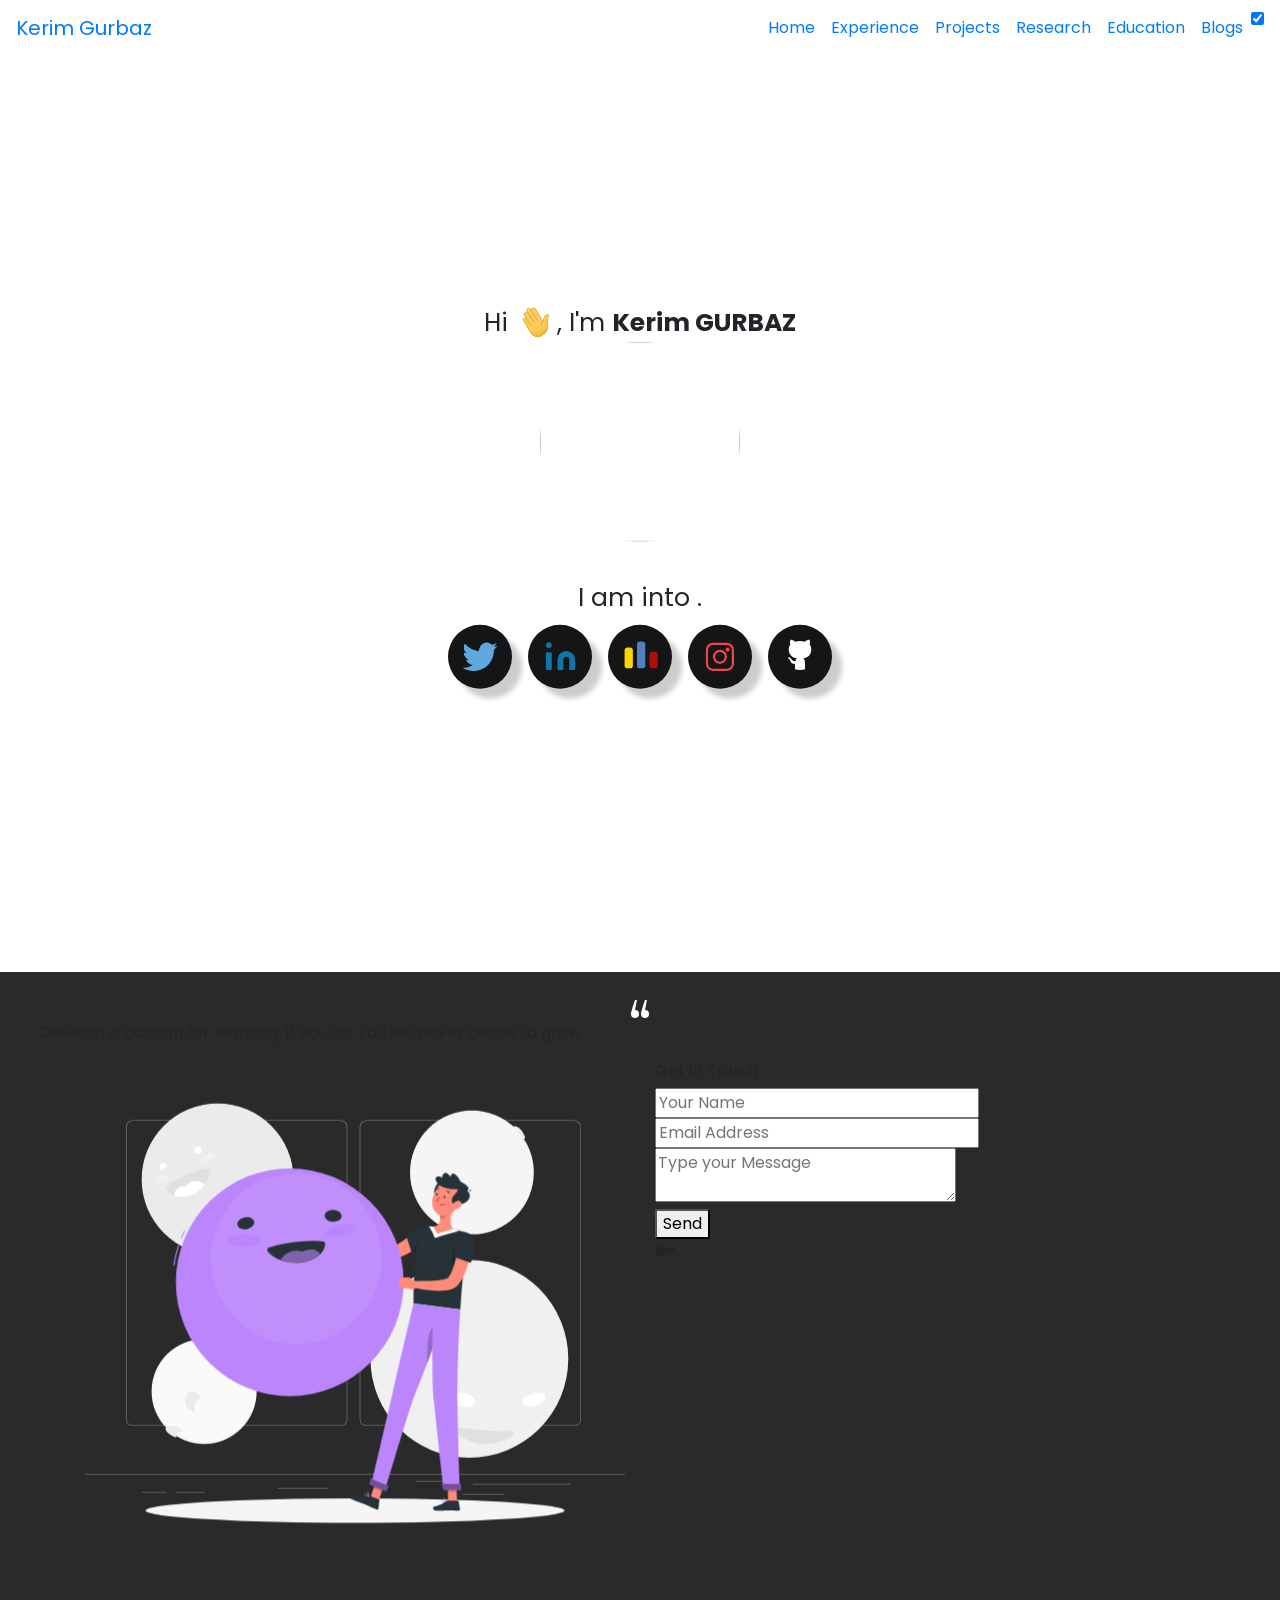
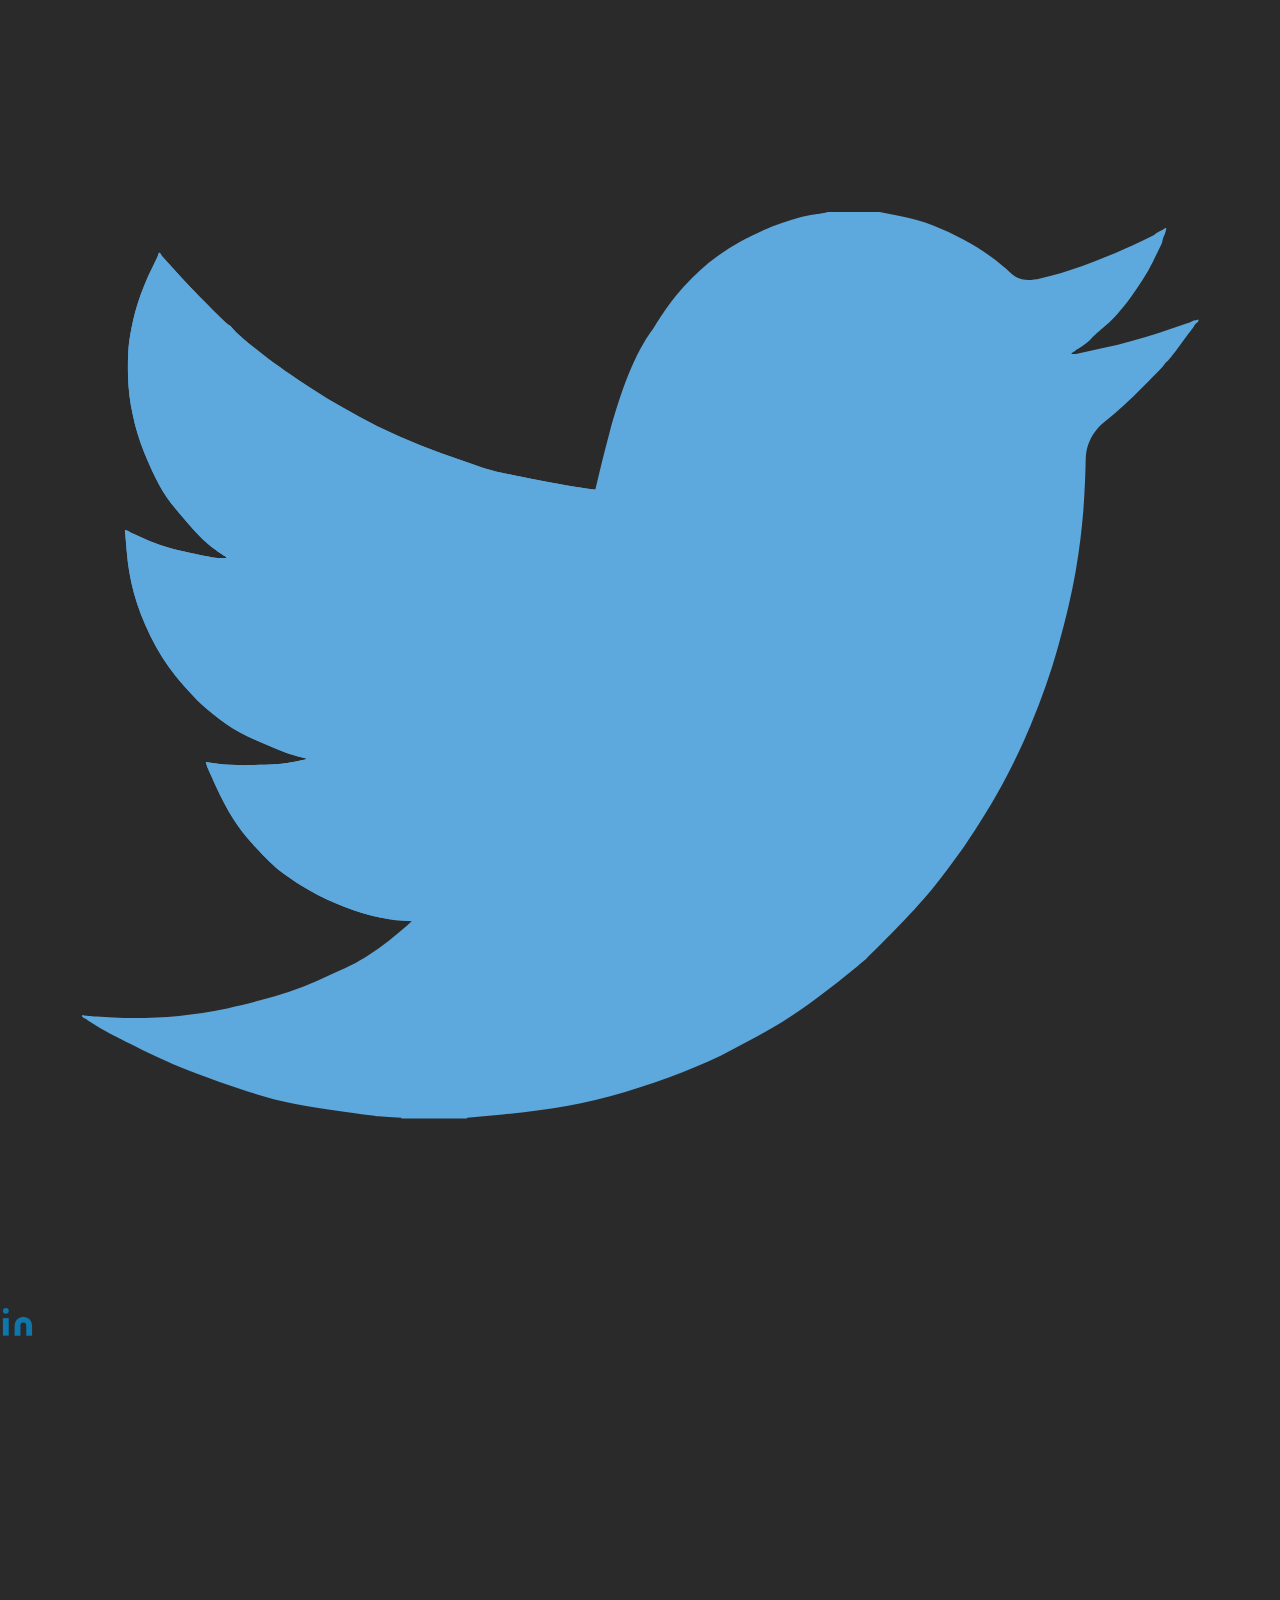
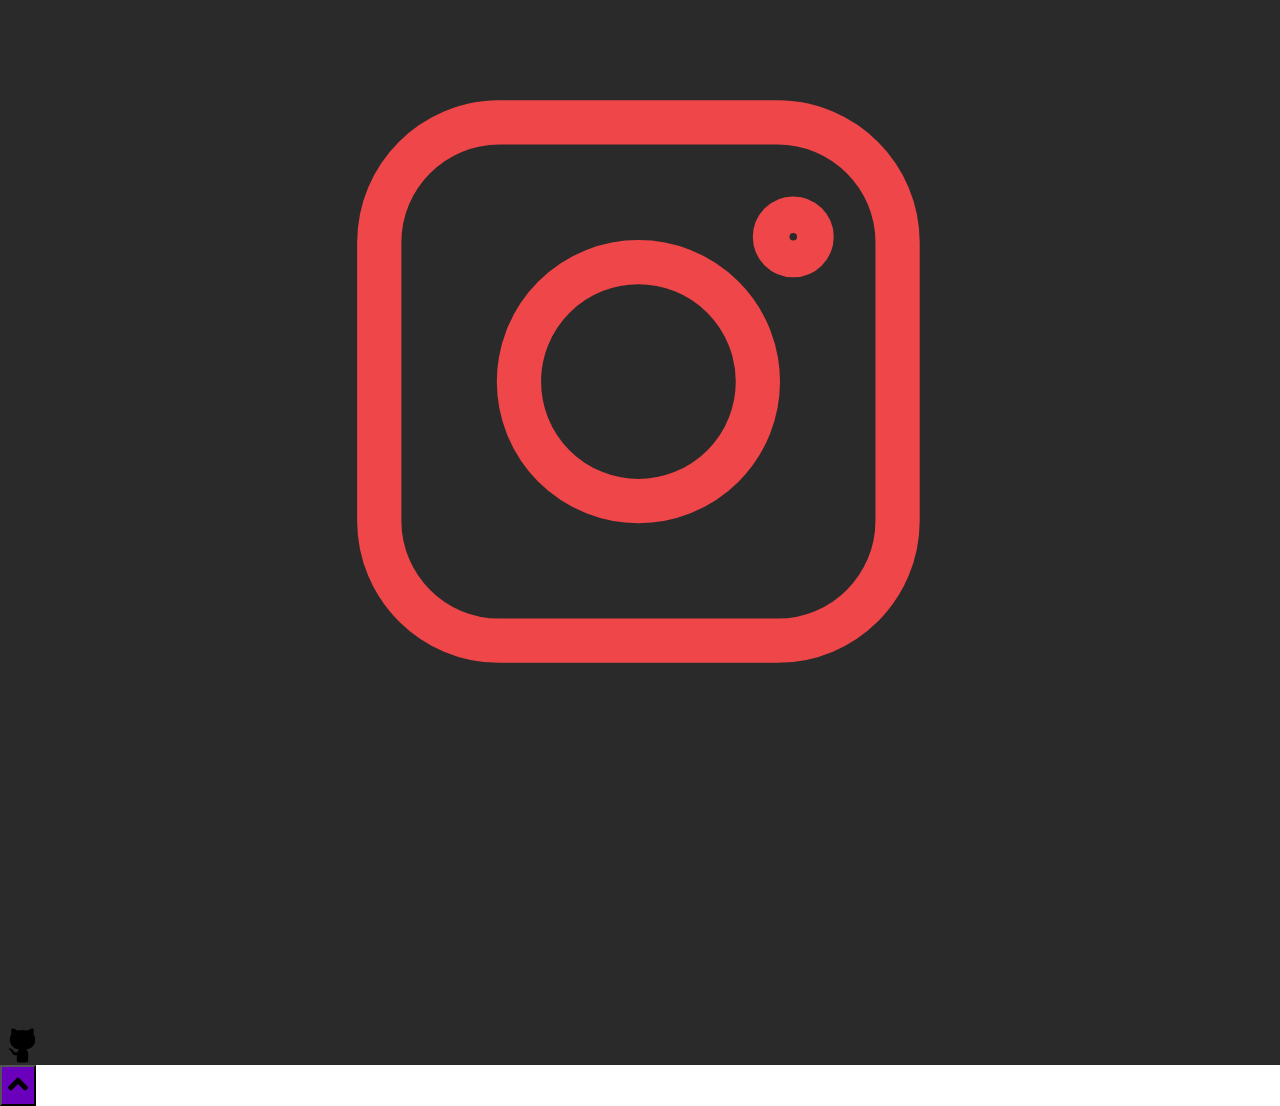
==== index.html @ ea639fec "new" ====
<!DOCTYPE html>
<html lang="en" light-mode="dark">
  <head>
    <title>Kerim Gurbaz | Home</title>
    <meta charset="UTF-8" />
    <meta name="viewport" content="width=device-width, initial-scale=1.0" />
    <meta
      name="keywords"
      content="free portfolio template,portfolio template, portfolio website template, open source, open sourcing, contributing to open source"
    />
    <meta
      name="description"
      content="This project serves free and beautiful portfolio template for everyone. Anyone can showcase their work including moocs, education, projects, experience,etc. to the world."
    />
    <!-- Robot.txt -->
    <meta name="robots" content="index,follow" />
    <meta name="Googlebot" content="index,follow" />
    <meta name="AdsBot-Google" content="index,follow" />
    <meta
      property="og:site_name"
      content="https://portfolio.smaranjitghose.codes/"
    />
    <meta property="og:title" content="John Doe | Home" />
    <meta
      property="og:description"
      content="This project serves free and beautiful portfolio template for everyone. Anyone can showcase their work including moocs, education, projects, experience,etc. to the world."
    />
    <meta property="og:type" content="website" />
    <meta property="og:url" content="https://portfolio.smaranjitghose.codes/" />
    <meta name="twitter:card" content="summary" />
    <meta
      name="twitter:site"
      content="https://portfolio.smaranjitghose.codes/"
    />
    <meta name="application-name" content="John Doe | Home" />
    <meta name="apple-mobile-web-app-title" content="John Doe | Home" />
    <meta
      name="summary"
      content="An open source project aimed at providing free and beautiful templates to everyone for building their portfolio websites and showcase their work to the world."
    />
    <!--For Dark/Light mode Toggle-->
    <script src="https://code.iconify.design/1/1.0.4/iconify.min.js"></script>
    <!--Import Google Icon Font-->
    <link
      rel="stylesheet"
      href="https://maxcdn.bootstrapcdn.com/bootstrap/4.5.0/css/bootstrap.min.css"
    />
    <link
      href="https://fonts.googleapis.com/css2?family=Poppins:wght@200;300&display=swap"
      rel="stylesheet"
    />
    <script src="https://kit.fontawesome.com/a076d05399.js"></script>
    <link rel="stylesheet" href="assets/css/preloader.css" />
    <link rel="stylesheet" href="assets/css/home.css" />
    <link rel="stylesheet" href="assets/css/style.css" />
    <!-- Favicon -->
    <link
      id="favicon"
      rel="shortcut icon"
      href="assets/images/favicon.png"
      type="image/x-png"
    />
    <!-- Font awesome icons -->
    <link
      rel="stylesheet"
      href="https://cdnjs.cloudflare.com/ajax/libs/font-awesome/5.15.1/css/all.min.css"
      integrity="sha512-+4zCK9k+qNFUR5X+cKL9EIR+ZOhtIloNl9GIKS57V1MyNsYpYcUrUeQc9vNfzsWfV28IaLL3i96P9sdNyeRssA=="
      crossorigin="anonymous"
    />
    <link
      rel="stylesheet"
      href="https://cdn.jsdelivr.net/gh/jpswalsh/academicons@1/css/academicons.min.css"
    />
    <script defer src="./assets/js/dynamicTitle.js"></script>
    <!-- Global site tag (gtag.js) - Google Analytics -->
    <script
      async
      src="https://www.googletagmanager.com/gtag/js?id=G-M11CMZ12Q"
    ></script>
    <script>
      window.dataLayer = window.dataLayer || [];
      function gtag() {
        dataLayer.push(arguments);
      }
      gtag("js", new Date());

      gtag("config", "G-M11CMZ12Q");
    </script>
  </head>

  <body class="no-scroll-preload">
    <!-- loader -->
    <div class="loader-container">
      <div class="atom">
        <div class="electron"></div>
        <div class="electron-alpha"></div>
        <div class="electron-omega"></div>
      </div>
    </div>

    <!--Dynamic Nav Bar-->

    <!--Particles effect-->
    <div id="home">
      <section class="center">
        <div id="particles-js"></div>
      </section>
    </div>
    <center>
      <!-- Home Section -->
      <div class="text col-sm-6" style="margin-top: 140px">
        Hi
        <span class="wave"
          ><img src="assets/images/Hand.gif" width="35px" /></span
        >&nbsp;, I'm <span class="header">Kerim GURBAZ</span>
        <div class="center">
          <div>
            <img
              src="assets/images/photo.jpg"
              alt=""
              class="rounded-circle"
              height="200"
              width="200"
            />
          </div>
          <br />
          <span style="display: inline"
            >I am into
            <span
              class="animated-text"
              data-words="Designing, UI/UX, React Developer, Web Development, Open Source, Mentoring"
            ></span>
          </span>
          <div>
            <div class="social-icons">
              <a
                class="socialicon twitter"
                href=""
                target="_blank"
                rel="author"
              >
                <!-- SVG code for twitter icon -->
                <svg
                  class="twitter-icon"
                  version="1.1"
                  id="Layer_1"
                  xmlns="http://www.w3.org/2000/svg"
                  xmlns:xlink="http://www.w3.org/1999/xlink"
                  x="0px"
                  y="0px"
                  viewBox="0 0 500 500"
                  enable-background="new 0 0 500 500"
                  xml:space="preserve"
                >
                  <!-- bird body -->
                  <path
                    id="body"
                    fill="#5DA8DC"
                    d="M142.9,364.1c-1.6,1-3,1.7-4,2.3c-3,1.5-7.9,3.8-14.9,6.9c-7,3.1-14.7,5.7-23.1,7.9
                                                c-8.4,2.2-15.6,3.8-21.8,4.7c-6.2,0.9-12.2,1.5-18.1,1.8s-11.4,0.3-16.7,0c-5.2-0.3-8.5-0.5-9.6-0.6l-1.8-0.2l-0.4-0.1l-0.4-0.1v0.8
                                                h0.2l0.1,0.1l0.1,0.1l0.1,0.1l0.1,0.1l0.1,0.1H33l0.4,0.2l0.4,0.2l0.1,0.1l0.1,0.1l0.1,0.1l0.1,0.1l3.6,2.2c2.4,1.5,4.5,2.6,6.4,3.6
                                                s6.6,3.3,14.1,7.1c7.6,3.7,16.6,7.4,27.2,11.1s18.6,6.2,24,7.4c5.4,1.3,12.8,2.6,22.2,3.9s14.9,2.1,16.3,2.2
                                                c1.5,0.1,3.3,0.3,5.5,0.4l3.3,0.2v0.2h25.6v-0.2l14-1.3c9.3-0.9,17.6-2.1,25-3.3c7.3-1.3,14.9-3.1,22.8-5.5
                                                c7.9-2.4,15.3-4.9,22.4-7.7c7.1-2.8,13.7-5.7,19.7-9c6.1-3.2,11.3-6,15.6-8.5c4.3-2.5,9.1-5.6,14.2-9.3c5.2-3.7,10-7.5,14.6-11.2
                                                s7.1-5.9,7.7-6.4c0.6-0.6,4-4,10.2-10.2c6.2-6.3,11.3-11.9,15.4-16.8c4-5,8-10.3,12-15.9c3.9-5.6,8.3-12.5,13-20.6
                                                s9.2-17.3,13.5-27.5s8-20.7,11-31.5c3-10.7,5.2-20.4,6.7-28.9s2.4-16.5,3-23.8c0.5-7.3,0.8-13.9,0.9-19.7s2.5-10.8,7.4-14.8
                                                s9.9-8.5,15-13.7c5.1-5.1,7.9-8,8.3-8.7c0.5-0.7,0.9-1.1,1.1-1.2c0.3-0.1,2.1-2.3,5.3-6.7c3.3-4.4,5-6.6,5-6.7l0.1-0.1l0.2-0.4
                                                l0.2-0.4l0.1-0.1l0.1-0.1l0.1-0.1l0.1-0.1l0.1-0.1l0.1-0.1l0.1-0.1l0.1-0.1l0.1-0.1l0.1-0.1l0.2-0.1l0.2-0.1V115l-1,0.3l-0.8,0.1
                                                l-0.4,0.2l-0.4,0.2l-0.4,0.2l-0.4,0.2l-0.6,0.2l-1.2,0.4l-10.6,3.6c-6.7,2.2-13.7,4.1-21,5.7l-11,2.4h-1.9l0.1-0.1l0.1-0.1l0.1-0.1
                                                l0.1-0.1l0.1-0.1l0.1-0.1l0.1-0.1l0.1-0.1l0.4-0.2l0.4-0.2l0.1-0.1l0.1-0.1l0.1-0.1l0.1-0.1l0.4-0.2l0.4-0.2l1.9-1.3
                                                c1.3-0.9,2.4-1.8,3.3-2.8s2.8-2.7,5.6-5.1c2.8-2.4,6-6,9.5-10.7s6.5-9.4,8.8-14s3.6-7.2,3.7-7.9c0.1-0.6,0.3-1.2,0.4-1.6l0.2-0.6
                                                l0.2-0.4l0.2-0.4l0.2-0.6l0.2-0.6l0.1-0.6l0.1-0.6l-0.4,0.1l-0.4,0.1l-0.1,0.1l-0.1,0.1l-0.1,0.1l-0.1,0.1l-0.4,0.2l-0.4,0.2
                                                l-0.4,0.2l-0.4,0.2l-0.1,0.1c-0.1,0.1-0.8,0.4-1.9,1.2c-1.2,0.7-4.7,2.4-10.5,5s-11.6,5-17.5,7.1s-11.4,3.7-16.5,4.9
                                                s-8.8,0.5-11.3-1.9c-2.4-2.4-5.2-4.7-8.3-6.9c-3.1-2.2-6.5-4.3-10.4-6.4c-3.8-2.1-7.7-3.9-11.8-5.5c-4-1.6-8.6-2.9-13.5-3.8
                                                l-7.4-1.5h-20.5v0.1c0,0.1-1.7,0.4-5.1,0.9s-7.6,1.6-12.6,3.3c-5,1.7-10.4,4.2-16.3,7.4c-5.9,3.3-11.1,7-15.7,11.2
                                                s-8.3,8.3-11.2,12.2c-2.9,3.9-5.2,7.4-7,10.5C221.5,163.3,231.3,307,142.9,364.1z"
                  />

                  <!-- wing1 -->
                  <path
                    id="wing1"
                    fill="#5DA8DC"
                    d="M233.2,181.5c-5-0.5-12.4-1.7-22.2-3.6c-9.8-1.8-16.8-3.3-20.8-4.5s-11.1-3.7-21.2-7.4
                                                c-10.1-3.8-19.5-8-28.3-12.8c-8.8-4.7-16.8-9.5-24-14.4s-13.1-9.1-17.5-12.8c-4.5-3.7-7.1-6-7.9-7s-1.5-1.6-1.9-1.8
                                                c-0.5-0.2-3.2-2.7-8-7.6s-9.1-9.2-12.6-13.2l-5.3-5.9l-0.1-0.1l-0.1-0.1L63.1,90l-0.2-0.4l-0.1-0.1l-0.1-0.1l-0.1-0.1l-0.1-0.1
                                                l-0.1-0.1L62.3,89l-0.1-0.1l0,0.1l-0.1,0.1L62,89.2l0,0.1l-0.1,0.1L61.7,90l-0.2,0.6L57.9,98c-2.2,5-3.9,9.7-5.1,14.1
                                                c-1.2,4.5-1.9,8.5-2.4,12c-0.4,3.5-0.5,7.8-0.4,12.8s0.7,10,1.8,15.1c1,5.1,2.6,10.2,4.6,15.2c2.1,5.1,4,9.2,5.8,12.5
                                                c1.8,3.2,3.9,6.4,6.3,9.2c2.4,2.9,4.7,5.6,7.1,8.3s4.6,4.7,6.7,6.4c2.2,1.6,3.3,2.5,3.4,2.5l0.1,0.1l0.4,0.2l0.4,0.2l0.1,0.1
                                                l0.1,0.1l0.1,0.1L87,207l0.4,0.2l0.4,0.2l0.1,0.1l0.1,0.1l0.1,0.1l0.1,0.1l0.1,0.1l0.1,0.1l0.1,0.1l0.1,0.1H85l-1.8-0.2
                                                c-1.2-0.1-4.8-0.9-10.8-2.2s-11.1-2.9-15.1-4.7l-6.1-2.8l-0.4-0.2l-0.4-0.2l-0.4-0.2l-0.4-0.2l-0.4-0.1l-0.4-0.1l0.7,8.3
                                                c0.4,5.5,1.4,11,2.8,16.3c1.5,5.4,3.6,11,6.5,16.9s6.2,11.1,9.8,15.5c3.7,4.5,7,8.1,10.1,11c3.1,2.8,6.3,5.4,9.8,7.8
                                                c3.4,2.4,8,4.8,13.8,7.3s9.3,3.9,10.6,4.3c1.3,0.4,2.2,0.6,2.8,0.8l0.8,0.2l0.8,0.2l0.8,0.2l0.8,0.2l0.8,0.2l-0.1,0.1l-0.1,0.1
                                                l-0.1,0.1l-0.1,0.1l-1,0.2l-1,0.2l-0.8,0.2c-0.5,0.1-1.9,0.4-4.3,0.8s-6.6,0.6-12.8,0.8c-6.2,0.1-10.7,0-13.5-0.4l-4.3-0.6L81,288
                                                l-0.6-0.1l0.1,0.4l0.1,0.4l0.2,0.6l0.2,0.6l3.2,7.2c2.2,4.8,4.4,9,6.7,12.7c2.3,3.7,5.1,7.2,8.3,10.7c3.2,3.5,5.8,6.2,7.9,8
                                                c2.1,1.9,5.3,4.3,9.9,7.2c4.6,2.9,9.3,5.4,14.1,7.4c4.9,2.1,9.4,3.7,13.5,4.7c4.2,1,7.3,1.6,9.2,1.8c1.9,0.1,4,0.3,6.1,0.4l3.1,0.2
                                                c117.9-117.9,82.9-167.7,82.9-167.7l-2.8-0.1C241.6,182.3,238.2,181.9,233.2,181.5z"
                  />
                  <!-- wing2 -->
                  <path
                    id="wing2"
                    fill="#5DA8DC"
                    d="M233.2,181.5c-5-0.5-12.4-1.7-22.2-3.6c-9.8-1.8-16.8-3.3-20.8-4.5s-11.1-3.7-21.2-7.4
                                                c-10.1-3.8-19.5-8-28.3-12.8c-8.8-4.7-16.8-9.5-24-14.4s-13.1-9.1-17.5-12.8c-4.5-3.7-7.1-6-7.9-7s-1.5-1.6-1.9-1.8
                                                c-0.5-0.2-3.2-2.7-8-7.6s-9.1-9.2-12.6-13.2l-5.3-5.9l-0.1-0.1l-0.1-0.1L63.1,90l-0.2-0.4l-0.1-0.1l-0.1-0.1l-0.1-0.1l-0.1-0.1
                                                l-0.1-0.1L62.3,89l-0.1-0.1l0,0.1l-0.1,0.1L62,89.2l0,0.1l-0.1,0.1L61.7,90l-0.2,0.6L57.9,98c-2.2,5-3.9,9.7-5.1,14.1
                                                c-1.2,4.5-1.9,8.5-2.4,12c-0.4,3.5-0.5,7.8-0.4,12.8s0.7,10,1.8,15.1c1,5.1,2.6,10.2,4.6,15.2c2.1,5.1,4,9.2,5.8,12.5
                                                c1.8,3.2,3.9,6.4,6.3,9.2c2.4,2.9,4.7,5.6,7.1,8.3s4.6,4.7,6.7,6.4c2.2,1.6,3.3,2.5,3.4,2.5l0.1,0.1l0.4,0.2l0.4,0.2l0.1,0.1
                                                l0.1,0.1l0.1,0.1L87,207l0.4,0.2l0.4,0.2l0.1,0.1l0.1,0.1l0.1,0.1l0.1,0.1l0.1,0.1l0.1,0.1l0.1,0.1l0.1,0.1H85l-1.8-0.2
                                                c-1.2-0.1-4.8-0.9-10.8-2.2s-11.1-2.9-15.1-4.7l-6.1-2.8l-0.4-0.2l-0.4-0.2l-0.4-0.2l-0.4-0.2l-0.4-0.1l-0.4-0.1l0.7,8.3
                                                c0.4,5.5,1.4,11,2.8,16.3c1.5,5.4,3.6,11,6.5,16.9s6.2,11.1,9.8,15.5c3.7,4.5,7,8.1,10.1,11c3.1,2.8,6.3,5.4,9.8,7.8
                                                c3.4,2.4,8,4.8,13.8,7.3s9.3,3.9,10.6,4.3c1.3,0.4,2.2,0.6,2.8,0.8l0.8,0.2l0.8,0.2l0.8,0.2l0.8,0.2l0.8,0.2l-0.1,0.1l-0.1,0.1
                                                l-0.1,0.1l-0.1,0.1l-1,0.2l-1,0.2l-0.8,0.2c-0.5,0.1-1.9,0.4-4.3,0.8s-6.6,0.6-12.8,0.8c-6.2,0.1-10.7,0-13.5-0.4l-4.3-0.6L81,288
                                                l-0.6-0.1l0.1,0.4l0.1,0.4l0.2,0.6l0.2,0.6l3.2,7.2c2.2,4.8,4.4,9,6.7,12.7c2.3,3.7,5.1,7.2,8.3,10.7c3.2,3.5,5.8,6.2,7.9,8
                                                c2.1,1.9,5.3,4.3,9.9,7.2c4.6,2.9,9.3,5.4,14.1,7.4c4.9,2.1,9.4,3.7,13.5,4.7c4.2,1,7.3,1.6,9.2,1.8c1.9,0.1,4,0.3,6.1,0.4l3.1,0.2
                                                c117.9-117.9,82.9-167.7,82.9-167.7l-2.8-0.1C241.6,182.3,238.2,181.9,233.2,181.5z"
                  />
                </svg>
              </a>

              <!-- <a
                class="socialicon dribbble"
                href=""
                target="_blank"
                rel="author"
              >
                <svg
                  class="dribbble-icon"
                  viewBox="0 0 256 256"
                  version="1.1"
                  xmlns="http://www.w3.org/2000/svg"
                  xmlns:xlink="http://www.w3.org/1999/xlink"
                  preserveAspectRatio="xMidYMid"
                >
                  <g>
                    <path
                      d="M128,255.7 C57.4,255.7 0,198.4 0,127.9 C0,57.3 57.4,0 128,0 C198.6,0 256,57.3 256,127.8 C256,198.3 198.6,255.7 128,255.7 L128,255.7 L128,255.7 Z M235.9,145.3 C232.2,144.1 202.1,135.2 167.8,140.6 C182.1,179.8 187.9,211.8 189,218.4 C213.6,201.9 231.1,175.7 235.9,145.3 L235.9,145.3 L235.9,145.3 Z M170.7,228.5 C169.1,218.9 162.7,185.5 147.4,145.7 C147.2,145.8 146.9,145.9 146.7,145.9 C85,167.4 62.9,210.1 60.9,214.1 C79.4,228.5 102.7,237.1 128,237.1 C143.1,237.2 157.6,234.1 170.7,228.5 L170.7,228.5 L170.7,228.5 Z M46.8,201 C49.3,196.8 79.3,147.2 135.7,128.9 C137.1,128.4 138.6,128 140,127.6 C137.3,121.4 134.3,115.2 131.1,109.1 C76.5,125.4 23.5,124.7 18.7,124.6 C18.7,125.7 18.6,126.8 18.6,127.9 C18.7,156 29.3,181.6 46.8,201 L46.8,201 L46.8,201 Z M21,105.6 C25.9,105.7 70.9,105.9 122.1,92.3 C104,60.1 84.4,33.1 81.6,29.2 C50.9,43.6 28.1,71.8 21,105.6 L21,105.6 L21,105.6 Z M102.4,21.8 C105.4,25.8 125.3,52.8 143.2,85.7 C182.1,71.1 198.5,49.1 200.5,46.3 C181.2,29.2 155.8,18.8 128,18.8 C119.2,18.8 110.6,19.9 102.4,21.8 L102.4,21.8 L102.4,21.8 Z M212.6,58.9 C210.3,62 192,85.5 151.6,102 C154.1,107.2 156.6,112.5 158.9,117.8 C159.7,119.7 160.5,121.6 161.3,123.4 C197.7,118.8 233.8,126.2 237.4,126.9 C237.1,101.2 227.9,77.5 212.6,58.9 L212.6,58.9 L212.6,58.9 Z"
                      fill="#B2215A"
                      y="0"
                    ></path>
                  </g>
                </svg>
              </a> -->

              <a
                class="socialicon linkedin"
                href="https://www.linkedin.com/in/kerim-gürbaz-12330a22b/"
                target="_blank"
                rel="author"
              >
                <svg
                  class="linkedin-icon"
                  xmlns="http://www.w3.org/2000/svg"
                  width="35"
                  viewBox="0 0 24 24"
                  fill="#0e76a8"
                  stroke-width="1"
                  stroke-linecap="round"
                  stroke-linejoin="round"
                  class="feather feather-linkedin"
                >
                  <path
                    d="M16 8a6 6 0 0 1 6 6v7h-4v-7a2 2 0 0 0-2-2 2 2 0 0 0-2 2v7h-4v-7a6 6 0 0 1 6-6z"
                  ></path>
                  <rect x="2" y="9" width="4" height="12"></rect>
                  <circle cx="4" cy="4" r="2"></circle>
                </svg>
              </a>

              <a
                class="socialicon codeforces"
                href=""
                target="_blank"
                rel="author"
              >
                <svg
                  class="codeforces-icon"
                  xmlns="http://www.w3.org/2000/svg"
                  viewBox="5 0 14 19"
                  width="100"
                  height="100"
                >
                  <g>
                    <rect
                      class="red"
                      x="15"
                      width="2"
                      height="6.5"
                      rx="0.7"
                      y="0"
                      fill="#AE0F0A"
                    />
                    <rect
                      class="blue"
                      x="12"
                      width="2"
                      height="6.5"
                      rx="0.7"
                      y="0"
                      fill="#4F81C1"
                    />
                    <rect
                      class="yellow"
                      x="9"
                      width="2"
                      height="6.5"
                      rx="0.7"
                      y="0"
                      fill="#FFD400"
                    />
                  </g>
                </svg>
              </a>

              <a
                class="socialicon instagram"
                href=""
                target="_blank"
                rel="author"
              >
                <!-- svg code for instagram icon -->
                <svg
                  class="instagram-icon"
                  x="0px"
                  y="0px"
                  viewBox="0 0 202.5 202.5"
                  style="enable-background: new 0 0 202.5 202.5"
                >
                  <circle
                    id="littleCircle"
                    class="st0"
                    cx="101"
                    cy="101.5"
                    r="18.9"
                  />
                  <circle id="shutter" class="st0" cx="101" cy="101.5" r="8" />
                  <circle id="lens" class="st0" cx="125.5" cy="78.6" r="2.9" />
                  <path
                    id="camera"
                    class="st0"
                    d="M79,60.5h44c10.5,0,19,8.5,19,19v44c0,10.5-8.5,19-19,19H79c-10.5,0-19-8.5-19-19v-44
                                                                                                        C60,69,68.5,60.5,79,60.5z"
                  />
                </svg>
              </a>

              <a
                class="socialicon github"
                href="https://github.com/KerimGurbaz"
                target="_blank"
                rel="author"
              >
                <!-- SVG code for Github icon -->
                <svg
                  class="github-icon"
                  width="45px"
                  height="45px"
                  viewBox="0 0 300 300"
                >
                  <!-- body -->
                  <path
                    id="body"
                    d="M112.5,234.4v43.1c24.5,7.5,50.5,7.5,75,0V225c-0.4-11.1-4.9-21.6-12.7-29.6c30-3.4,59.5-23.5,59.5-64.1
                                                            c0.9-13.9-3.3-27.7-11.8-38.7c4.1-11.6,3.7-24.4-1.3-35.7c0,0-11.2-3.7-37.5,13.8c-22.1-6.1-45.3-6.1-67.4,0
                                                            C90.6,53.3,78.9,56.8,78.9,56.8c-5,11.3-5.4,24.1-1.3,35.7c-8.5,11.1-12.7,24.8-11.9,38.7c0.2,33.8,26.4,61.8,60.2,64.1
                                                            c-5,4.7-8.1,11.1-8.6,18"
                  />
                  <!-- arm                             -->
                  <path
                    id="arm"
                    d="M125.2,213.4c-13.9,7.8-31.5,2.8-39.3-11.2c-4.3-7.7-12-12.8-20.7-13.8c-11.2,0-4.6,6.4,0,9.4
                                                            c6,5.1,10.8,11.5,13.8,18.8c2.9,7.4,7.7,24.1,41.5,17.8"
                  />
                </svg>
              </a>
            </div>
          </div>
        </div>
      </div>
    </center>

    <br /><br /><br />
    <!-- Dynamic footer section -->
    <script
      src="https://code.jquery.com/jquery-3.5.1.min.js"
      integrity="sha256-9/aliU8dGd2tb6OSsuzixeV4y/faTqgFtohetphbbj0="
      crossorigin="anonymous"
    ></script>

    <!-- Google Analytics -->
    <script
      async
      src="https://www.googletagmanager.com/gtag/js?id=G-G6D61F5TL4"
    ></script>
    <!-- Fetching our Google Tag Manager -->

    <!--JavaScript at end of body for optimized loading-->
    <script src="assets/js/app.js"></script>
    <script
      src="https://cdnjs.cloudflare.com/ajax/libs/popper.js/1.12.9/umd/popper.min.js"
      integrity="sha384-ApNbgh9B+Y1QKtv3Rn7W3mgPxhU9K/ScQsAP7hUibX39j7fakFPskvXusvfa0b4Q"
      crossorigin="anonymous"
    ></script>
    <script
      src="https://maxcdn.bootstrapcdn.com/bootstrap/4.0.0/js/bootstrap.min.js"
      integrity="sha384-JZR6Spejh4U02d8jOt6vLEHfe/JQGiRRSQQxSfFWpi1MquVdAyjUar5+76PVCmYl"
      crossorigin="anonymous"
    ></script>
    <script src="https://cdnjs.cloudflare.com/ajax/libs/particles.js/2.0.0/particles.min.js"></script>
    <script src="assets/js/particle.js"></script>
  </body>
</html>
---- assets/css/preloader.css ----
/* preloader */
.no-scroll-preload {
    overflow: hidden;
    height: auto;
}

:root {
    --atom-size: 400px;
    --atom-color-hex: #0d00ff;
    --atom-color-rgb: 217,217,217;
    --nucleus-size: calc(var(--atom-size) / 5);
    --electron-color-hex: #36C5F0;
    --electron-size : calc(var(--atom-size) / 25);
    --electron-orbit-size : calc(var(--atom-size) / 2.5);
    --electron-speed : 1.2s;
    --electron-speed-alpha : 1s;
    --electron-speed-omega : .8s;
}

.loader-container {
  position: fixed;
  top: 0;
  left: 0;
  background-color: #202124;
  height: 100%;
  width: 100%;
  display: flex;
  justify-content: center;
  align-items: center;
  z-index: 999999;
  color: white;
}

/* Atom */
.atom {
  position: relative;
  justify-content: center;
  align-items: center;
  width: var(--atom-size);
  height: var(--atom-size);
  animation: 8s atom infinite cubic-bezier(1, .25, 0, .75);
}
@keyframes atom{
  0% {    
    transform: rotate(0deg) scale(1); 
  }
  12.5% { 
    transform: rotate(-45deg) scale(.9); 
  }
  25% {   
    transform: rotate(-90deg) scale(1); 
  }
  37.5% { 
    transform: rotate(-135deg) scale(.9); 
  }
  50% {   
    transform: rotate(-180deg) scale(1); 
  }
  62.5% { 
    transform: rotate(-225deg) scale(.9); 
  }
  75% {   
    transform: rotate(-270deg) scale(1); 
  }
  87.5% { 
    transform: rotate(-315deg) scale(.9); 
  }
  100% {  
    transform: rotate(-360deg) scale(1); 
  }
}

/* Nucleus */
.atom::before {
    content: '';
    display: block;
    position: absolute;
    top: 50%;
    left: 50%;
    width: var(--nucleus-size);
    height: var(--nucleus-size);
    margin-top: calc(var(--nucleus-size) / -2);
    margin-left: calc(var(--nucleus-size) / -2);
    background: var(--electron-color-hex); /* var(--atom-color-hex); */
    border-radius: 100%;
    box-shadow: 0 0 3px 0 var(--atom-color-hex);
    animation: 3s nucleus infinite cubic-bezier(.65, 0, .35, 1);
}
@keyframes nucleus {
    0% { transform: scale(1); }
    25% { transform: scale(.9); }
    50% { transform: scale(1); }
    75% { transform: scale(.85); }
    100% { transform: scale(1); }
}

/* Electron Orbit */
.atom > [class^="electron"] {
    border-top: solid rgba(var(--atom-color-rgb), .5) 1px;
    border-right: solid rgba(var(--atom-color-rgb), .35) 2px;
    border-bottom: solid rgba(var(--atom-color-rgb), .2) 4px;
    border-left: solid rgba(var(--atom-color-rgb), 0) 2px;
    border-radius: 100%;
    width: 100%;
    height: var(--electron-orbit-size);
    position: absolute;
    top: 50%;
    margin-top: calc(var(--electron-orbit-size) / -2);
    animation: var(--electron-speed) electron-orbit infinite linear;
}
.atom > .electron-alpha {
    transform: rotate(60deg);
    animation: var(--electron-speed-alpha) electron-orbit infinite linear;
}
.atom > .electron-omega {
    transform: rotate(-60deg);
    animation: var(--electron-speed-omega) electron-orbit infinite linear;
}
@keyframes electron-orbit {
    0% {
        border-top: solid rgba(var(--atom-color-rgb), 1) 5px;
        border-right: solid rgba(var(--atom-color-rgb), 1) 7px;
        border-bottom: solid rgba(var(--atom-color-rgb), .2) 10px;
        border-left: solid rgba(var(--atom-color-rgb), 0) 10px;
    }
    25% {
        border-top: solid rgba(var(--atom-color-rgb), .35) 5px;
        border-right: solid rgba(var(--atom-color-rgb), .2) 7px;
        border-bottom: solid rgba(var(--atom-color-rgb), 0) 10px;
        border-left: solid rgba(var(--atom-color-rgb), .5) 10px;
    }
    50% {
        border-top: solid rgba(var(--atom-color-rgb), .2) 5px;
        border-right: solid rgba(var(--atom-color-rgb), 0) 7px;
        border-bottom: solid rgba(var(--atom-color-rgb), .5) 10px;
        border-left: solid rgba(var(--atom-color-rgb), .35) 10px;
    }
    75% {
        border-top: solid rgba(var(--atom-color-rgb), 0) 5px;
        border-right: solid rgba(var(--atom-color-rgb), .5) 7px;
        border-bottom: solid rgba(var(--atom-color-rgb), .35) 10px;
        border-left: solid rgba(var(--atom-color-rgb), .2) 10px;
    }
    100% {
        border-top: solid rgba(var(--atom-color-rgb), 1) 5px;
        border-right: solid rgba(var(--atom-color-rgb), 1) 7px;
        border-bottom: solid rgba(var(--atom-color-rgb), 1) 10px;
        border-left: solid rgba(var(--atom-color-rgb), 1) 10px;
    }
}

/* Electron Unit */
.atom [class^="electron"]::after {
    content: '';
    display: block;
    width: var(--electron-size);
    height: var(--electron-size);
    border-radius: 50%;
    margin-top: calc(var(--electron-size) / -2);
    position: absolute;
    top: 50%;
    left: calc(var(--electron-size) / -1);
    transform: scale(1);
    animation: calc(var(--electron-speed) * 2) electron infinite ease-in-out;
}

.atom .electron::after { background: #ECB22E;}
.atom .electron-alpha::after { 
    animation: calc(var(--electron-speed-alpha) * 2) electron infinite ease-in-out; 
    background: #E01E5A;
  }
.atom .electron-omega::after { 
    animation: calc(var(--electron-speed-omega) * 2) electron infinite ease-in-out; 
    background: #2EB67D;
  }
@keyframes electron {
    0% {
        left: calc(var(--electron-size) / -1);
        transform: scale(1);
    }
    12.5% {
        top: 100%;
        transform: scale(1.5);
    }
    25% {
        left: 100%;
        transform: scale(1);
    }
    37.5% {
        top: 0%;
        transform: scale(.25);
    }
    50% {
        left: calc(var(--electron-size) / -1);
        transform: scale(1);
    }
    62.5% {
        top: 100%;
        transform: scale(1.5);
    }
    75% {
        left: 100%;
        transform: scale(1);
    }
    87.5% {
        top: 0%;
        transform: scale(.25);
    }
    100% {
        left: calc(var(--electron-size) / -1);
        transform: scale(1);
    }
}

@keyframes fadeInAnimation {
	0% {
		opacity: 0;
	}
	100% {
		opacity: 1;
	}
}

.disappear {
  animation: vanish 1s forwards;
}

@keyframes vanish {
  100% {
    opacity: 1;
    visibility: hidden;
  }
}
---- assets/css/home.css ----
/*Declaration of CSS variables for light/dark theme*/

html[data-theme="light"] {
  --col-icon: black;
  --col-bd-radius:rgb(2, 2, 2);
  --col-box-shadow:#000000 2px 2px 4px, 
  #4D4D4D -2px -2px 4px;
 --col-box-shadow-hover:inset #8a7373 2px 2px 4px, 
 inset #4D4D4D -2px -2px 4px;
  --col-bd-icon:transparent;
  --bg-icon: #fff;
   --bg1-color: #fff;
  --col-icon-dribbble: #ea4c89;
  --col-icon-linkedin: #0e76a8;
  --col-icon-kaggle: #41aff3;  
  --col-icon-instagram: rgb(201, 94, 174);
  --col-icon-mail:rgb(209, 82, 82);
  --col-icon-google-scholar:#3cba54;
  --col-icon-codeforces:rgb(19, 145, 184);
  --col-icon-leetcode:rgb(255, 181, 62);
  --shadow-col: rgba(0, 0, 0, 0.3);

}

html[data-theme="dark"] {
  --col-icon:white;
  --col-bd-radius:black;
  --col-bd-icon:transparent;
  --col-box-shadow: 5px 5px 10px rgba(22, 21, 21, 0.7) , -5px -5px 10px rgba(255,255,255,0.1);
  --col-box-shadow-hover:inset rgba(255, 255, 255, 1) 2px 2px 4px, 
 inset rgba(255, 255, 255, 0.5) -2px -2px 4px;
  --col-icon-dribbble: #ea4c89;
  --col-icon-linkedin: #0e76a8;
  --col-icon-kaggle: #41aff3;
  --col-icon-instagram: rgb(201, 94, 174);
  --col-icon-mail:rgb(209, 82, 82);
  --col-icon-google-scholar:#3cba54;
  --col-icon-codeforces:rgb(19, 145, 184);
  --col-icon-leetcode:rgb(255, 181, 62);
  --col-white: #fff;
}
/* Particle effect*/
body{
  font-family: "Poppins";
}
#home,
#particles-js {
  position: relative;
  height: 100vh;
  width: 100%;
}

.section {
  background-color: rgb(63, 25, 170);
  justify-content: center;
  align-items: center;
}

.text .header {
  font-weight: bold;
}

.text {
  font-size: 25px;
  top: 40%;
  left: 50%;
  transform: translate(-50%, -50%);
  position: absolute;
}

.animated-text span {
  display: none;
  line-height: 1;
}

.animated-text span.active {
  display: inline;
}

.animated-text:after {
  content: ".";
  display: inline;
  width: 6px;
  text-indent: 0;
  background: var(--col-icon);
  animation: blink 0.3s infinite alternate;
}
.datawords{
  white-space: nowrap;
    overflow: hidden;
    text-overflow: ellipsis;
    white-space: nowrap;
}

@keyframes blink {
  from {
    opacity: 0;
  }

  to {
    opacity: 1;
  }
}

/*Social icons*/

:root {
  --link-size: 64px;
  --trans-props: all 0.2s ease;
  --link-size-footer-b: 40px;
  --link-size-footer-s: 30px;
}

a.socialicon {
  box-shadow: 10px 10px 5px rgba(0, 0, 0, 0.2);
}

.social-icons {
  display: flex;
  font-size: 20px;
  align-items: center;
  justify-content: center;
  flex-flow: row wrap;
}
.socialicon{
  display: flex;
  position: relative;
  overflow: hidden;
  width: var(--link-size);
  height: var(--link-size);
  background-color: #fff;
  margin: 8px;
  border-radius: 50%;
  box-shadow: 2px 5px 5px var(--shadow-col);
  text-decoration: none;
  transition: var(--trans-props);
}
.socialicon i {
  margin: auto;
  font-size: 24px;
  z-index: 1;
  transition: var(--trans-props);
}

/* Social icon in dark mode */
html[light-mode="dark"] .socialicon{
  background-color: #141516;
}

.kaggle i {
  margin: auto;
  font-size: 24px;
  z-index: 1;
  transition: var(--trans-props);
}

.socialicon.kaggle{
  color:var(--col-icon-kaggle);
}

.socialicon:after {
  content: "";
  width: var(--link-size);
  height: var(--link-size);
  position: absolute;
  transform: translate(0, var(--link-size));
  border-radius: 50%;
  transition: var(--trans-props);
  
}

.socialicon.kaggle:after {
  background-color: #41aff3;
  box-shadow: var(--kaggle);
}


 /*
---------------------------
   LINKEDIN MICROANIMATION
---------------------------
*/

 .linkedin-icon{
  margin-left: 15px;
}
.linkedin:hover .linkedin-icon>rect{
  animation: rect-up 0.3s linear infinite;
}


@keyframes rect-up {
  50% {
      y:10px;
      height:11px;
   }
  0%{
      y:13px;
      height:8px;  
      }
  
}

.linkedin:hover .linkedin-icon> circle{
  animation: bounce 0.4s linear infinite;
}

@keyframes bounce {
  75% {
      cy: 8px;
   }
   50%{
      cy: 4px
   }
  0%{
      cy:4px
      }
  
}

/*
---------------------------
   INSTAGRAM MICROANIMATION
---------------------------
*/

.instagram-icon {
  width: 90px !important;
 
}
.st0 {
  fill:none;
  stroke:#EF4649;
  stroke-width:7;
  stroke-linecap:round;
  stroke-miterlimit:10;
}

.instagram:hover #littleCircle {
  stroke-dasharray:150;
}

.instagram #shutter{
  display:none;
}
.instagram:hover #shutter{
  display: block;
  animation: shutter 1s linear infinite;
}
.instagram:hover #lens{
  fill:#EF4649;
  animation: lens 1.5s linear infinite;

}

@keyframes shutter {
  0%, 50% {
          stroke-dashoffset: 150;
          
      }
  75% {
          fill:#EF4649;
          stroke-dashoffset: 0;
          stroke-width:11;
      }
}

@keyframes lens {
  0%, 75% {
          opacity: 0;
      }
  100% {
          opacity: 1;
      }
}


/*
---------------------------
   TWITTER MICROANIMATION
---------------------------
*/
.twitter-icon{
  width: 40px;
  margin-left: 12px;
}

.twitter:hover #wing1{
      transform-origin:center;
      animation: flap 0.4s ease-out infinite alternate;
   }	
   
.twitter:hover #wing2{
    transform-origin:center;
    animation: flap 0.4s ease-in infinite alternate;
 }		

@keyframes flap{
     50%{
      transform:scaleX(-1) rotate(-45deg) translate(-40px,-40px);
     }
   }

/*
--------------------------
   GITHUB MICROANIMATION
--------------------------
*/
html[light-mode="dark"] .github-icon{
  fill: #ffff;
}

.github-icon {
  width: 40px;
  margin-left: 12px;
  margin-top: 5px;
  fill: #000000;
}

.github:hover #arm {
  transform-origin: bottom right;
  animation: moveArm 1s infinite alternate;
}

@keyframes moveArm {
  0% { transform: rotate(10deg); }
  100% { transform: rotate(-10deg); }
 }

 /*
  --------------------------
     DRIBBBLE MICROANIMATION
  --------------------------
  */
  
  .dribbble-icon{
    width: 30px;
    height: 30px;
    margin-left:16px;
    margin-top: 20px;
  }
  
  .dribbble:hover .dribbble-icon{ 
      animation: dribbble-bounce .4s ease infinite;
      transform: rotate(360deg);
      transition: all 9s ease-in-out 0s;
  }
  
  @keyframes dribbble-bounce {
    from, to {
      margin-top: 20px;
    }
    50% { 
      margin-top: 15px; 
    }
    
    75%{
      margin-top: 15px;
    }
  }
  
  /*
  --------------------------
     CODEFORCES MICROANIMATION
  --------------------------
  */
  
  .codeforces-icon{
    margin-right: 6px;
    margin-top: 6px;
  }
  
  .codeforces-icon .red {
    height:4px;
    y:2.5px;
    
  }
  .codeforces:hover .red{
    animation: red-animation 2.5s infinite alternate;
  }
  
  
  .codeforces-icon .yellow{
    height:5px;
    y:1.5px;
    
  }
  
  .codeforces:hover .yellow{
    animation: yellow-animation 2s infinite alternate-reverse;
  }
  
  .codeforces:hover .blue{
    animation: blue-animation 2s  infinite alternate;
  }
  
  @keyframes red-animation{
    0%{
       y:0px
    }
    0%{
        height:6px;
        y:0.5px;
    }
  }
  
  @keyframes yellow-animation{
    0%{
        y:0px;
    }
    0%{
        height:6px;
        y:0.5px;
    }
  }
  
  @keyframes blue-animation{
    0%{
        y:0px;
    }
    0%{
        height:3px;
        y:3.5;
    }
  }
  
  

/*
----------------------------
   SOCIAL MEDIA ANIMATIONS
----------------------------
*/

.socialicon:hover {
  transform: translateY(-4px);
  box-shadow: 0px 4px 12px rgba(0, 0, 0, 0.16);
}
.socialicon:hover:after {
  transform: translate(0) scale(1.2);
}
.socialicon:hover i {
  color: #fff;
}
a:hover {
  color: transparent;
}


@media only screen and (max-width: 450px) {
  .text {
    margin-top: 5rem;
  }
}

@media only screen and (max-width:2381px){
  .text{
    margin-top:2rem;
  }
}

@media only screen and (max-width:1340px){
  .text{
    margin-top:4rem;
  }
}

@media only screen and (max-width:780px){
  .text{
    margin-top:3rem;
  }
}

@media only screen and (max-width:700px){
  .text{
    margin-top:6rem;
  }
}
@media only screen and (max-width:350px){
  .text{
    margin-top:6rem;
  }
}

@media only screen and (max-width:270px){
  .text{
    margin-top:12rem;
  }
}
/* responsiveness */
@media (min-width:410px) and (max-width:411px){
  .text{
    margin-top: 1rem;
  }
}
@media only screen and (min-height:731px){
  .text{
    margin-top: 2rem;
  }
}
@media (min-height:822px) and (max-height:823px){
  .text{
    margin-top: 10rem;
  }
}
@media only screen and (min-height:768px){
  .text{
    margin-top: 0rem;
  }
}
@media (max-width:280px)and (max-height:655px){
  .text{
    margin-top: 6rem;
  }
 

}

@media (min-width:1020px)and (max-width:1024px){
  .text{
    margin-top: 4rem;
    font-size: xx-large;
  }
}

@media (max-width:320px)and (max-height:440px){
  .text{
    margin-top: 4rem;
  }
  
  img{
    height:100px;
    width:150px;
    margin-bottom: 0px;
    margin-top: 0px;
  }
  .text{
    font-size:20px;
  }
  .socialicon{
    width:56px;
    height:56px;
  }
  
}

@media (max-width:380px)and (max-height:440px){
  .text{
    margin-top: 4rem;
  }
  img{
    height:100px;
    width:150px;
    margin-bottom: 0px;
    margin-top: 0px;
  }
  .text{
    font-size:20px;
  }
  .socialicon{
    width:56px;
    height:56px;
  }
  .tag{
    width:78px;
  }

}
@media (max-width:430px)and (max-height:440px){
  .text{
    font-size:20px;
    margin-top: 4rem;
  }
  img{
    height:100px;
    width:150px;
    margin-bottom: 0px;
    margin-top: 0px;
  }
  .socialicon{
    width:56px;
    height:56px;
  }

}
@media (min-width:520px)and (max-width:521px){
  .text{
    margin-top: 2rem;
  }
}

@media (min-height:810px)and (max-height:812px){
  .text{
    margin-top: 1rem;
  }
}

@media (min-height:822px)and (max-height:823px){
  .text{
    margin-top: 1rem;
  }
}
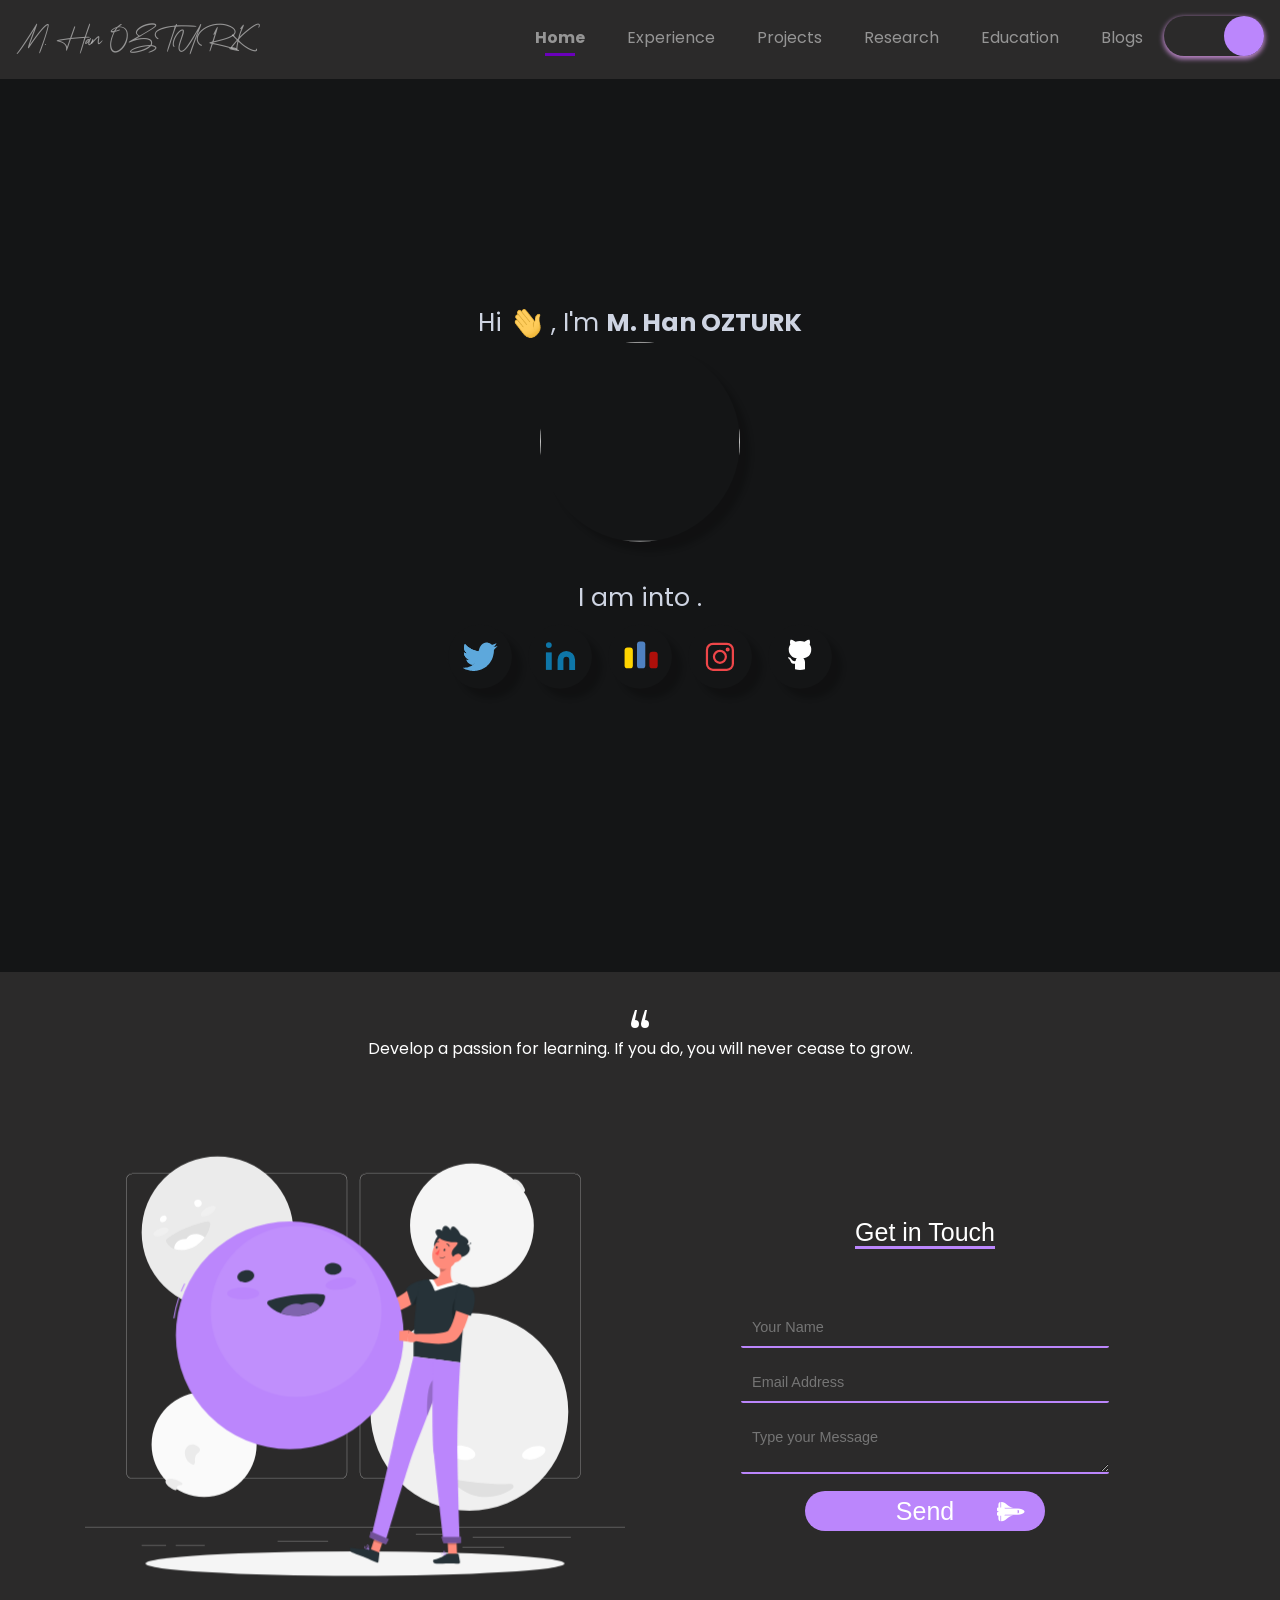
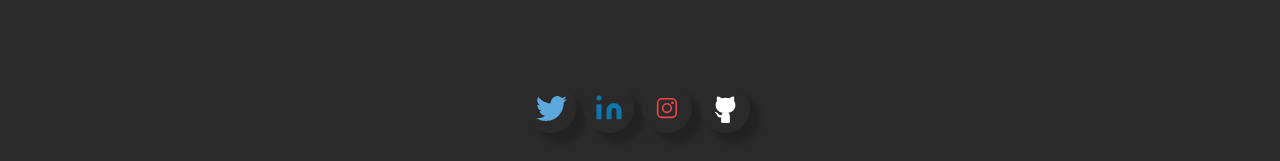
==== commit bc31ab5e: "new" ====
--- a/index.html
+++ b/index.html
@@ -1,7 +1,7 @@
 <!DOCTYPE html>
 <html lang="en" light-mode="dark">
   <head>
-    <title>Kerim Gurbaz | Home</title>
+    <title>M. Han OZTURK | Home</title>
     <meta charset="UTF-8" />
     <meta name="viewport" content="width=device-width, initial-scale=1.0" />
     <meta
@@ -112,7 +112,7 @@
         Hi
         <span class="wave"
           ><img src="assets/images/Hand.gif" width="35px" /></span
-        >&nbsp;, I'm <span class="header">Kerim GURBAZ</span>
+        >&nbsp;, I'm <span class="header">M. Han OZTURK</span>
         <div class="center">
           <div>
             <img
@@ -128,7 +128,7 @@
             >I am into
             <span
               class="animated-text"
-              data-words="Designing, UI/UX, React Developer, Web Development, Open Source, Mentoring"
+              data-words="DevOps Engineer, AWS Cloud Architect, System and Network Administrator"
             ></span>
           </span>
           <div>
@@ -243,7 +243,7 @@
 
               <a
                 class="socialicon linkedin"
-                href="https://www.linkedin.com/in/kerim-gürbaz-12330a22b/"
+                href="https://www.linkedin.com/in/muslumhanozturk/"
                 target="_blank"
                 rel="author"
               >
@@ -345,7 +345,7 @@
 
               <a
                 class="socialicon github"
-                href="https://github.com/KerimGurbaz"
+                href="https://github.com/muslumhanozturk"
                 target="_blank"
                 rel="author"
               >
--- a/assets/css/style.css
+++ b/assets/css/style.css
@@ -0,0 +1,1094 @@
+@font-face {
+  font-family: "Agustina";
+  src: url(../fonts/Agustina.woff);
+}
+
+
+/*CSS variable declaration for light/dark mode*/
+
+html[data-theme="light"] {
+  --bg-mybtn: red;
+  --bg-nav: black;
+  --bg-nav-img: black;
+  --bg-footer: #DDE1EC;
+  --bg: #ffffff;
+  --text: #191919;
+  --text-color: #6c757d;
+  --col-icon: black;
+  --col-bd-radius: rgb(2, 2, 2);
+  --col-box-shadow: #000000 2px 2px 4px, #4D4D4D -2px -2px 4px;
+  --col-box-shadow-hover: inset #8a7373 2px 2px 4px, inset #4D4D4D -2px -2px 4px;
+  --col-bd-icon: transparent;
+  --bg-icon: #fff;
+  --col-icon-twitter: #1da1f2;
+  --col-icon-dribbble: #ea4c89;
+  --col-icon-linkedin: #0e76a8;
+  --col-icon-kaggle: #41aff3;
+  --col-icon-github: #24292e;
+  --col-icon-instagram: rgb(201, 94, 174);
+  --col-icon-mail: rgb(209, 82, 82);
+  --col-icon-google-scholar: #3cba54;
+  --col-icon-codeforces: rgb(19, 145, 184);
+  --col-icon-leetcode: rgb(255, 181, 62);
+  --shadow-col: rgba(0, 0, 0, 0.3);
+}
+
+html[data-theme="dark"] {
+  --bg-mybtn: rgb(230, 109, 129);
+  --bg-nav: #6617cb;
+  --bg-nav-img: linear-gradient(315deg, #6617cb 0%, #882463 74%);
+  --bg-footer: linear-gradient(315deg, #6617cb 0%, #882463 74%);
+  --bg: #191919;
+  --text: #ffffff;
+  --text-color: #fff;
+  --bg-txt-img: linear-gradient(315deg, #d5adc8 0%, #ff8489 74%);
+  --txt-fill: transparent;
+  --col-icon: white;
+  --col-bd-radius: black;
+  --col-bd-icon: transparent;
+  --col-box-shadow: 5px 5px 10px rgba(22, 21, 21, 0.7), -5px -5px 10px rgba(255, 255, 255, 0.1);
+  --col-box-shadow-hover: inset rgba(255, 255, 255, 1) 2px 2px 4px, inset rgba(255, 255, 255, 0.5) -2px -2px 4px;
+  --col-icon-twitter: #1da1f2;
+  --col-icon-dribbble: #ea4c89;
+  --col-icon-linkedin: #0e76a8;
+  --col-icon-kaggle: #41aff3;
+  --col-icon-github: #24292e;
+  --col-icon-instagram: rgb(201, 94, 174);
+  --col-icon-mail: rgb(209, 82, 82);
+  --col-icon-google-scholar: #3cba54;
+  --col-icon-codeforces: rgb(19, 145, 184);
+  --col-icon-leetcode: rgb(255, 181, 62);
+  --col-white: #fff;
+}
+
+
+/*
+---------------------------
+      SCROLLBAR
+---------------------------
+*/
+
+::-webkit-scrollbar {
+  width: 16px;
+}
+
+::-webkit-scrollbar-track {
+  -webkit-box-shadow: inset 0 0 6px #bb86fc;
+  border-radius: 2px;
+  background: #f1f1f1;
+}
+
+::-webkit-scrollbar-thumb {
+  border-radius: 2px;
+  max-height: 10px;
+  -webkit-box-shadow: inset 0 0 6px #bb86fc;
+  background: #bb86fc;
+  transition: 0.3s;
+}
+
+::-webkit-scrollbar-thumb:hover {
+  background: #ca9eff;
+  
+}
+
+/* Custom Scrollbar for Mozilla Firefox*/
+html{
+  overflow-y: visible;
+  scrollbar-color: #ca9eff #f1f1f1;
+  scrollbar-width: auto;
+}
+
+body {
+  height: 100vh;
+  margin: 0;
+  overflow-x: hidden;
+  color: var(--text);
+  font-family: "Poppins", sans-serif;
+  background-color: var(--bg);
+}
+.text-center heading1 exp-head {
+  color: white;
+}
+
+
+/* Scroll to Top button */
+
+#btnScrollToTop {
+  width: 50px;
+  height: 50px;
+  background-color: #bb86fc;
+  color: #fff;
+  margin: 8px;
+  border: none;
+  border-radius: 50%;
+  box-shadow: 2px 5px 5px rgba(0, 0, 0, 0.3);
+  text-decoration: none;
+  position: fixed;
+  outline: none;
+  bottom: 10px;
+  right: 10px;
+  animation: up 1.5s infinite;
+  -webkit-animation: up 1.5s infinite;
+}
+
+
+/*
+---------------------------------------
+ SCROLL TO TOP BUTTON MICROANIMATION
+---------------------------------------
+*/
+
+@keyframes up {
+  0% {
+      transform: translate(0);
+  }
+  20% {
+      transform: translateY(-15px);
+  }
+  40% {
+      transform: translate(0);
+  }
+}
+
+@-webkit-keyframes up {
+  0% {
+      transform: translate(0);
+  }
+  20% {
+      transform: translateY(-15px);
+  }
+  40% {
+      transform: translate(0);
+  }
+}
+
+
+/* smooth scrolling to top */
+
+html {
+  scroll-behavior: smooth;
+}
+
+
+/*
+------------------------------------
+   HAMBURGER ANIMATION
+------------------------------------
+*/
+
+.hamburger_wrapper {
+  float: right;
+}
+
+.hamburger {
+  width: 2.5em;
+  height: 2em;
+  font-size: 11px;
+  cursor: pointer;
+  position: relative;
+}
+
+.first,
+.second,
+.third {
+  position: absolute;
+  background-color: rgba(0, 0, 0, 0.85);
+  height: .45em;
+  width: 100%;
+  float: left;
+  border-radius: 2px;
+  transition: all .35s ease-in-out;
+}
+
+.first {
+  top: 0px;
+}
+
+.is-active .first {
+  transform-origin: .167em .33em;
+  transform: rotate(45deg) translate(0.167em, -0.25em);
+}
+
+.second {
+  top: 50%;
+  margin-top: -.25em;
+}
+
+.is-active .second {
+  opacity: 0;
+  transform: translateX(8em)
+}
+
+.third {
+  bottom: 0px;
+  transform-origin: .25em -0.33em;
+}
+
+.is-active .third {
+  transform: rotate(-45deg) translate(-0.167em, 0.083em);
+}
+
+.navbar-brand {
+  font-family: Agustina;
+  font-size: 35px;
+  font-weight: 500;
+}
+
+.navbar {
+  color: #000000;
+  background-color: #fff;
+  z-index: 2;
+  box-shadow: 0 2px 2px rgb(230, 230, 230);
+}
+
+/* Dark Mode toggle switch button */
+.dark_toggler {
+  -webkit-appearance: none;
+  position: relative;
+  cursor: pointer;
+  width: 100px;
+  height: 40px;
+  background-image: url(https://i.postimg.cc/857jHw2q/Screenshot-2020-04-16-at-1-07-06-PM.png);
+  background-size: cover;
+  border-radius: 50px;
+  outline: none;
+  transition: background-image 0.9s;
+  box-shadow: 0px 2px 5px 1px gray;
+}
+
+.dark_toggler:before {
+  content: "";
+  position: absolute;
+  top: 0;
+  left: 0;
+  height: 40px;
+  width: 40px;
+  background-color: navy;
+  border-radius: 50px;
+  transition: all 0.9s;
+  background-color: #f7ca33;
+}
+
+.dark_toggler:checked {
+  background-image: url(https://i.postimg.cc/Hn0nstVK/Screenshot-2020-04-16-at-1-07-19-PM.png);
+  transition: background-image 0.9s;
+  box-shadow: 0px 2px 5px 1px rgb(187, 134, 201);
+}
+
+.dark_toggler:checked:before {
+  transform: translate(150%);
+  transition: all 0.9s;
+  background-color: #bb86fc;
+}
+/* end of dark mode toggle switch button */
+
+html {
+  background-color: #f6f6f6;
+  transition: background-color .3s;
+}
+
+html[light-mode="dark"] {
+  background-color: #141516;
+  color: #ced4e2;
+}
+
+.dark-theme {
+  background-color: #2b2a2A;
+  transition: background-color .3s;
+  box-shadow: 0 0 0;
+}
+
+.dark-theme .navbar-nav .nav-link,
+.dark-theme .navbar-brand {
+  color: rgba(255, 255, 255, 0.5);
+}
+
+.dark-theme .nav-link:hover{
+color: #ffffff !important;
+}
+
+.dark-theme .first,
+.dark-theme .second,
+.dark-theme .third {
+  background-color: rgba(255, 255, 255, 0.5);
+}
+.dsc{
+   box-shadow:   2px 5px 5px 0px rgb(130 216 251), 
+   inset -2px -5px 5px 0px rgb(130 216 251);
+   background: #1f1d1d;
+}
+/*
+-------------------------------------
+  SIDEBAR SVG ANIMATION
+--------------------------------------
+*/
+
+.bike {
+  margin-top: 30px;
+  display: block;
+}
+
+#right-wheel,
+#left-wheel {
+  animation: wheel 3s linear infinite;
+  transform-origin: center;
+  transform-box: fill-box;
+}
+
+#man-bike {
+  animation: bikes 1s ease-in-out infinite alternate;
+  transform-origin: bottom;
+}
+
+#hat {
+  animation: hat 1s ease-in-out infinite alternate;
+  transform-origin: center;
+  transform-box: fill-box;
+}
+
+@keyframes wheel {
+  from {
+      transform: rotateZ(0deg);
+  }
+  to {
+      transform: rotateZ(360deg);
+  }
+}
+
+@keyframes bikes {
+  from {
+      transform: rotateX(0deg);
+  }
+  to {
+      transform: rotateX(12deg);
+  }
+}
+
+@keyframes hat {
+  from {
+      transform: translateY(0%) rotateZ(0deg);
+  }
+  to {
+      transform: translateY(10%) rotateZ(20deg);
+  }
+}
+
+
+/*
+-------------------------------------
+  NAV BAR HIGHLIGHTING
+--------------------------------------
+*/
+
+@media only screen and (min-width: 1024px) {
+  .current-link {
+      font-weight: bolder;
+      position: relative;
+      z-index: 1;
+      text-align: center;
+  }
+  .current-link:after {
+      content: "";
+      position: absolute;
+      left: 34%;
+      margin-left: auto;
+      margin-right: auto;
+      bottom: 0;
+      width: 32%;
+      border-bottom: 3px solid #6a00bb;
+  }
+  
+  .nav-item-hover::after {
+      content: "";
+      display: block;
+      margin-left: auto;
+      margin-right: auto;
+      height: 0.15em;
+      bottom: 0;
+      width: 0%;
+      background-color: #6a00bb;
+      transition: all ease-in-out 280ms;
+  }
+  
+  .nav-item:hover::after {
+      width: 50%;
+      
+  }
+
+  li.nav-item {
+      text-align: center;
+  }
+  a.nav-link {
+      padding: 6px 21px !important;
+  }
+
+  /* Hide svg on laptop screens to prevent overlap between sidebar and navbar */
+  .bike {
+      display: none;
+  }
+}
+
+/* navbar hover for light mode */
+html[light-mode="light"] .nav-link{
+  color: #000000 !important;
+}
+html[light-mode="light"] .nav-link:hover{
+  color: 	rgb(106, 0, 187) !important;
+}
+html[light-mode="light"] .navbar-brand:hover{
+  color: #000000 !important;
+}
+
+@media (min-width: 992px) {
+  .navbar-expand-lg .navbar-nav {
+      align-items: center;
+  }
+}
+
+
+/**Navbar burger animations**/
+
+.navbar-toggler {
+  position: relative;
+  display: flex;
+  justify-content: center;
+  align-items: center;
+  cursor: pointer;
+  transition: all .2s ease-in-out;
+  border-color: white;
+  border: none;
+  outline: none;
+  padding: 0;
+  margin: 1.25rem 1rem;
+}
+
+.line {
+  fill: none;
+  stroke: black;
+  stroke-width: 6;
+  transition: stroke-dasharray 600ms cubic-bezier(0.4, 0, 0.2, 1), stroke-dashoffset 600ms cubic-bezier(0.4, 0, 0.2, 1);
+  width: 50px;
+}
+
+.line1 {
+  stroke-dasharray: 60 207;
+  stroke-width: 6;
+}
+
+.line2 {
+  stroke-dasharray: 60 60;
+  stroke-width: 6;
+}
+
+.line3 {
+  stroke-dasharray: 60 207;
+  stroke-width: 6;
+}
+
+.open .line1 {
+  stroke-dasharray: 90 207;
+  stroke-dashoffset: -134;
+  stroke-width: 6;
+}
+
+.open .line2 {
+  stroke-dasharray: 1 60;
+  stroke-dashoffset: -30;
+  stroke-width: 6;
+}
+
+.open .line3 {
+  stroke-dasharray: 90 207;
+  stroke-dashoffset: -134;
+  stroke-width: 6;
+}
+
+
+/*
+------------------------
+  FOOTER SECTION
+------------------------
+*/
+
+
+/* Also have a look at the scroll to top button if changing footer's height (below upArrow in app.js) */
+
+.footer {
+  padding-top: 10px;
+  font-family: "Poppins", sans-serif;
+  background-color: #121212;
+}
+
+.tag {
+  font-family: "Poppins", sans-serif;
+  font: size 20px;
+  line-height: 26px;
+  text-align: center;
+  color: #fff;
+  height: 78px;
+  margin: 5px auto 0px;
+  display: block;
+  box-sizing: border-box;
+}
+
+.svg-inline--fa {
+  vertical-align: -0.200em;
+}
+
+.rounded-social-buttons .social-button {
+  display: inline-block;
+  cursor: pointer;
+  width: 3.125rem;
+  height: 3.125rem;
+  border: 0.125rem solid transparent;
+  padding: 0;
+  text-decoration: none;
+  text-align: center;
+  color: #fefefe;
+  font-size: 1.5625rem;
+  font-weight: normal;
+  line-height: 2em;
+  border-radius: 1.6875rem;
+  transition: all 0.5s ease;
+  margin-right: 0.25rem;
+  margin-bottom: 0.25rem;
+}
+
+
+/********
+Rotate Transition in foote Soical Icon
+*********/
+
+.rounded-social-buttons .social-button:hover,
+.rounded-social-buttons .social-button:focus {
+  transition: background-color 0.3s, var(--trans-props);
+}
+
+
+/*
+------------------------------
+ TWITTER MICROANIMATION
+-------------------------------
+*/
+
+.twitter:hover #wing1 {
+  transform-origin: center;
+  animation: flap 0.4s ease-out infinite alternate;
+}
+
+.twitter:hover #wing2 {
+  transform-origin: center;
+  animation: flap 0.4s ease-in infinite alternate;
+}
+
+@keyframes flap {
+  50% {
+      transform: scaleX(-1) rotate(-45deg) translate(-40px, -40px);
+  }
+}
+
+
+/*
+-----------------------------
+ LINKEDIN MICROANIMATION
+-----------------------------
+*/
+
+.linkedin:hover .linkedin-icon-footer>rect {
+  animation: rect-up 0.3s linear infinite;
+}
+
+@keyframes rect-up {
+  50% {
+      y: 10px;
+      height: 11px;
+  }
+  0% {
+      y: 13px;
+      height: 8px;
+  }
+}
+
+.linkedin:hover .linkedin-icon-footer>circle {
+  animation: bounce 0.4s linear infinite;
+}
+
+@keyframes bounce {
+  75% {
+      cy: 8px;
+  }
+  50% {
+      cy: 4px
+  }
+  0% {
+      cy: 4px
+  }
+}
+
+
+/*
+-----------------------------
+ INSTAGRAM MICROANIMATION
+-----------------------------
+*/
+
+.st0 {
+  fill: none;
+  stroke: #EF4649;
+  stroke-width: 7;
+  stroke-linecap: round;
+  stroke-miterlimit: 10;
+}
+
+.instagram-icon-footer:hover #littleCircle {
+  stroke-dasharray: 150;
+}
+
+.instagram #shutter {
+  display: none;
+}
+
+.instagram-icon-footer:hover #shutter {
+  display: block;
+  animation: shutter 1s linear infinite;
+}
+
+.instagram-icon-footer:hover #lens {
+  fill: #EF4649;
+  animation: lens 1.5s linear infinite;
+}
+
+@keyframes shutter {
+  0%,
+  50% {
+      stroke-dashoffset: 150;
+  }
+  75% {
+      fill: #EF4649;
+      stroke-dashoffset: 0;
+      stroke-width: 11;
+  }
+}
+
+@keyframes lens {
+  0%,
+  75% {
+      opacity: 0;
+  }
+  100% {
+      opacity: 1;
+  }
+}
+
+
+/*
+-----------------------------
+ GITHUB MICROANIMATION
+-----------------------------
+*/
+
+.github:hover #arm {
+  transform-origin: bottom right;
+  animation: moveArm 1s infinite alternate;
+}
+
+@keyframes moveArm {
+  0% {
+      transform: rotate(10deg);
+  }
+  100% {
+      transform: rotate(-10deg);
+  }
+}
+
+
+/* twitter SVG micro animation */
+
+.twitter-icon-footer {
+  margin-bottom: 6px;
+  width: 35px;
+}
+
+
+/* linkedin SVG micro animation */
+
+.linkedin-icon-footer {
+  margin-bottom: 8px;
+  width: 30px;
+}
+
+
+/* instagram SVG micro animation */
+
+.instagram-icon-footer {
+  width: 70px;
+  padding-right: 24px;
+  padding-bottom: 8px;
+}
+
+
+/* github SVG Micro animation */
+
+.github-icon-footer {
+  margin-bottom: 8px;
+  width: 35px;
+}
+
+
+/*
+----------------------------------------
+ HOVER EFFECT ON SOCIAL MEDIA ICONS
+----------------------------------------
+*/
+
+.rounded-social-buttons .social-button.twitter {
+  background: #2b2a2A;
+  box-shadow: 10px 10px 5px rgb(0 0 0 / 20%);
+}
+
+.rounded-social-buttons .social-button.twitter:hover,
+.rounded-social-buttons .social-button.twitter:focus {
+  color: #000;
+  background: #2b2a2A;
+}
+
+.rounded-social-buttons .social-button.linkedin {
+  background: #2b2a2A;
+  box-shadow: 10px 10px 5px rgb(0 0 0 / 20%);
+}
+
+.rounded-social-buttons .social-button.linkedin:hover,
+.rounded-social-buttons .social-button.linkedin:focus {
+  color: #000;
+  background: #2b2a2A;
+}
+
+.rounded-social-buttons .social-button.instagram {
+  background: #2b2a2A;
+  box-shadow: 10px 10px 5px rgb(0 0 0 / 20%);
+}
+
+.rounded-social-buttons .social-button.instagram:hover,
+.rounded-social-buttons .social-button.instagram:focus {
+  color: #000;
+  background: #2b2a2A;
+}
+
+.rounded-social-buttons .social-button.github {
+  fill: #ffff;
+  background: #2b2a2A;
+  box-shadow: 10px 10px 5px rgb(0 0 0 / 20%);
+}
+
+.rounded-social-buttons .social-button.github:hover,
+.rounded-social-buttons .social-button.github:focus {
+  color: #000000;
+  background: #2b2a2A;
+}
+
+
+/************
+Contact Form In Footer
+*************/
+
+.display {
+  height: auto;
+  width: auto;
+  text-align: left;
+  color: #fff;
+  display: inline;
+  font-size: 25px;
+  font-weight: 200;
+  line-height: 22px;
+  border-bottom: 3px solid #bb86fc;
+}
+
+.form-header {
+  text-align: center;
+  margin-bottom: 4rem;
+}
+
+form {
+  margin: 15px auto;
+  color: #000;
+}
+
+
+/*
+-------------------
+ Footer Form
+--------------------
+*/
+
+.form-style-6 {
+  font: 95% Arial, Helvetica, sans-serif;
+  max-width: 400px;
+  margin: 10px auto;
+  padding: 16px;
+  border-radius: 2px;
+}
+
+.form-style-6 h1 {
+  background: #bb86fc;
+  font-size: 140%;
+  font-weight: 300;
+  text-align: center;
+  color: #fff;
+  margin: -16px -16px 16px -16px;
+}
+
+.form-style-6 input[type="text"],
+.form-style-6 input[type="date"],
+.form-style-6 input[type="datetime"],
+.form-style-6 input[type="email"],
+.form-style-6 input[type="number"],
+.form-style-6 input[type="search"],
+.form-style-6 input[type="time"],
+.form-style-6 input[type="url"],
+.form-style-6 textarea,
+.form-style-6 select {
+  -webkit-transition: all 0.30s ease-in-out;
+  -moz-transition: all 0.30s ease-in-out;
+  -ms-transition: all 0.30s ease-in-out;
+  -o-transition: all 0.30s ease-in-out;
+  outline: none;
+  box-sizing: border-box;
+  -webkit-box-sizing: border-box;
+  -moz-box-sizing: border-box;
+  width: 100%;
+  background: transparent;
+  margin-bottom: 4%;
+  border: #000;
+  border-bottom: 2px solid #bb86fc;
+  padding: 3%;
+  color: rgb(107, 105, 105);
+  font: 95% Arial, Helvetica, sans-serif;
+  border-radius: 2px;
+}
+
+.form-style-6 input[type="text"]:focus,
+.form-style-6 input[type="date"]:focus,
+.form-style-6 input[type="datetime"]:focus,
+.form-style-6 input[type="email"]:focus,
+.form-style-6 input[type="number"]:focus,
+.form-style-6 input[type="search"]:focus,
+.form-style-6 input[type="time"]:focus,
+.form-style-6 input[type="url"]:focus,
+.form-style-6 textarea:focus,
+.form-style-6 select:focus {
+  box-shadow: 0 0 5px #bb86fc;
+  padding: 3%;
+  border: 1px solid #bb86fc;
+  border-radius: 2px;
+}
+
+.form-style-6 input[type="submit"],
+.form-style-6 input[type="button"] {
+  box-sizing: border-box;
+  -webkit-box-sizing: border-box;
+  -moz-box-sizing: border-box;
+  width: 100%;
+  margin-top: 2rem;
+  padding: 3%;
+  background: #bb86fc;
+  border-bottom: 2px solid #bb86fc;
+  border-radius: 23px;
+  border-top-style: none;
+  border-right-style: none;
+  border-left-style: none;
+  color: #fff;
+  font-size: 20px;
+}
+
+.form-style-6 input[type="submit"]:hover,
+.form-style-6 input[type="button"]:hover {
+  background:#6a00bbd2;;
+
+}
+
+.form-comtainer {
+  display: flex;
+  align-items: center;
+  justify-content: center;
+  font-family: "Poppins", sans-serif;
+}
+
+.footer hr {
+  background-color: rgb(37, 51, 46);
+  height: 1.5px;
+}
+
+
+/* to make the navbar open full screen on mobile */
+
+@media (max-width: 768px) {
+  .collapse navbar-collapse {
+      display: flex;
+      justify-content: center;
+  }
+  .footer {
+      padding-top: 10px;
+  }
+  #navbar-content {
+      margin-top: -200px;
+      height: 120vh;
+      text-align: center;
+      transform: translateY(25%);
+  }
+  #btnScrollToTop {
+      display: none;
+  }
+}
+
+@media (max-width: 414px) {
+  .collapse navbar-collapse {
+      display: flex;
+      justify-content: center;
+  }
+  #navbar-content {
+      margin-top: -180px;
+      height: 120vh;
+      text-align: center;
+      transform: translateY(25%);
+  }
+  #btnScrollToTop {
+      display: none;
+  }
+}
+
+@media (max-width: 375px) {
+  .collapse navbar-collapse {
+      display: flex;
+      justify-content: center;
+  }
+  #navbar-content {
+      margin-top: -180px;
+      height: 120vh;
+      text-align: center;
+      transform: translateY(25%);
+  }
+  #btnScrollToTop {
+      display: none;
+  }
+}
+
+@media (max-width: 320px) {
+  .collapse navbar-collapse {
+      display: flex;
+      justify-content: center;
+  }
+  #navbar-content {
+      margin-top: -140px;
+      height: 130vh;
+      text-align: center;
+      transform: translateY(25%);
+  }
+  .footer {
+      margin-top: 6rem;
+  }
+  #btnScrollToTop {
+      display: none;
+  }
+}
+
+
+/* box shadow for profile picture */
+
+.rounded-circle {
+  box-shadow: 10px 10px 5px rgba(0, 0, 0, 0.2);
+  -moz-box-shadow: 10px 10px 5px rgba(0, 0, 0, 0.2);
+  -webkit-box-shadow: 10px 10px 5px rgba(0, 0, 0, 0.2);
+  -khtml-box-shadow: 10px 10px 5px rgba(0, 0, 0, 0.2);
+}
+/*
+----------------------------
+Send button micro animation
+----------------------------
+*/
+
+#main {
+  position: relative;
+  margin-left: 4rem;
+  width: 270px;
+  
+}
+ button{
+width: 15rem;
+height: 2.5rem;
+outline: none;
+}
+#lnch :hover{
+    cursor: pointer;
+    outline: none;
+    
+}
+#lnch {
+  font-size: 25px;
+  color: #fff;
+  line-height: 1;
+  /* padding: 20px 25px; */
+  text-align: center;
+  border-radius: 50px;
+  border-style: none;
+  transition: 0.5s ease background-color, 0.5s ease box-shadow;
+  background: #bb86fc;
+}
+#lnch_btn {
+  position: absolute;
+  top: 0px;
+  right: 0;
+  font-size: 22px;
+  line-height: 1;
+  color: #fff;
+ padding: 10px 50px;
+  cursor: pointer;
+  transition: 0.3s ease transform;
+}
+#lnch.launching {
+  background-color: #f39c12;
+  box-shadow: 0 10px 20px -6px #f39c12;
+}
+#lnch_btn.launching {
+  transform: rotateZ(-90deg);
+  animation: shake 0.3s ease 0.5s infinite;
+}
+@keyframes shake {
+  10%,
+  90% {
+    transform: translate3d(-1px, 0, 0) rotateZ(-90deg);
+  }
+  20%,
+  80% {
+    transform: translate3d(1px, 0, 0) rotateZ(-90deg);
+  }
+  30%,
+  50%,
+  70% {
+    transform: translate3d(-1px, 0, 0) rotateZ(-90deg);
+  }
+  40%,
+  60% {
+    transform: translate3d(1px, 0, 0) rotateZ(-90deg);
+  }
+}
+
+#lnch.launched {
+  background-color: #27ae60;
+  box-shadow: 0 10px 20px -6px #27ae60;
+}
+
+#lnch_btn.launched {
+  transform: rotateZ(-90deg);
+  animation: moveUp 1s ease 0s forwards;
+}
+@keyframes moveUp {
+  0% {
+    margin-top: 0;
+    transform: scale(1) rotateZ(-90deg);
+  }
+  100% {
+    color: #ff1f5a;
+    margin-top: -100px;
+    transform: scale(0) rotateZ(-90deg);
+  }
+}
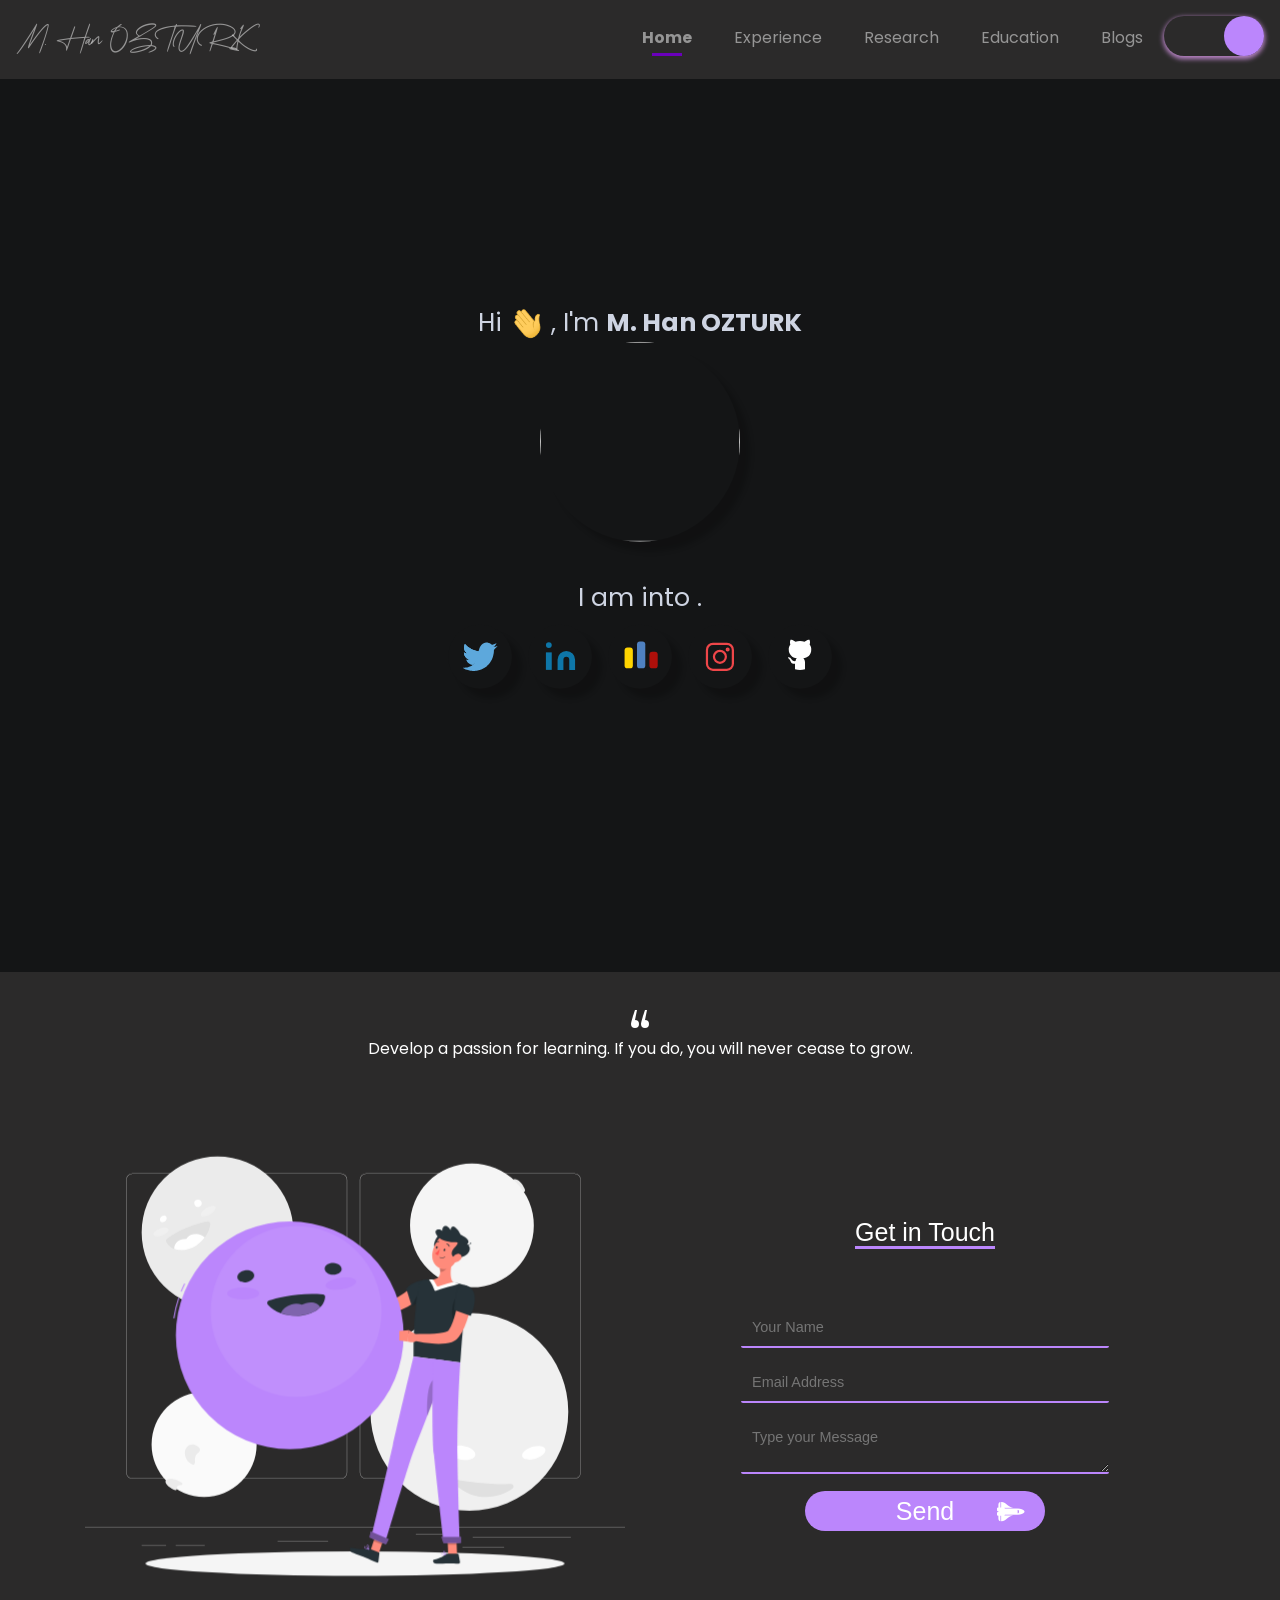
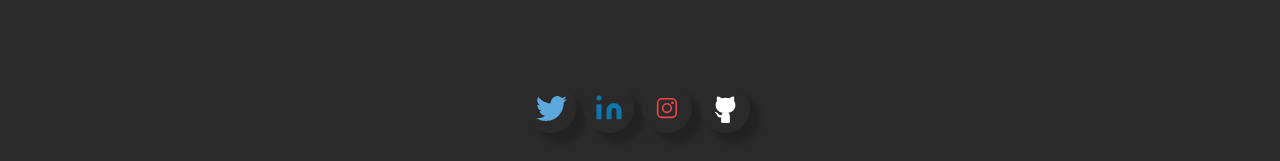
==== commit a1f855dc: "new" ====
--- a/index.html
+++ b/index.html
@@ -313,7 +313,7 @@
 
               <a
                 class="socialicon instagram"
-                href=""
+                href="https://instagram.com/m.hanozturk"
                 target="_blank"
                 rel="author"
               >
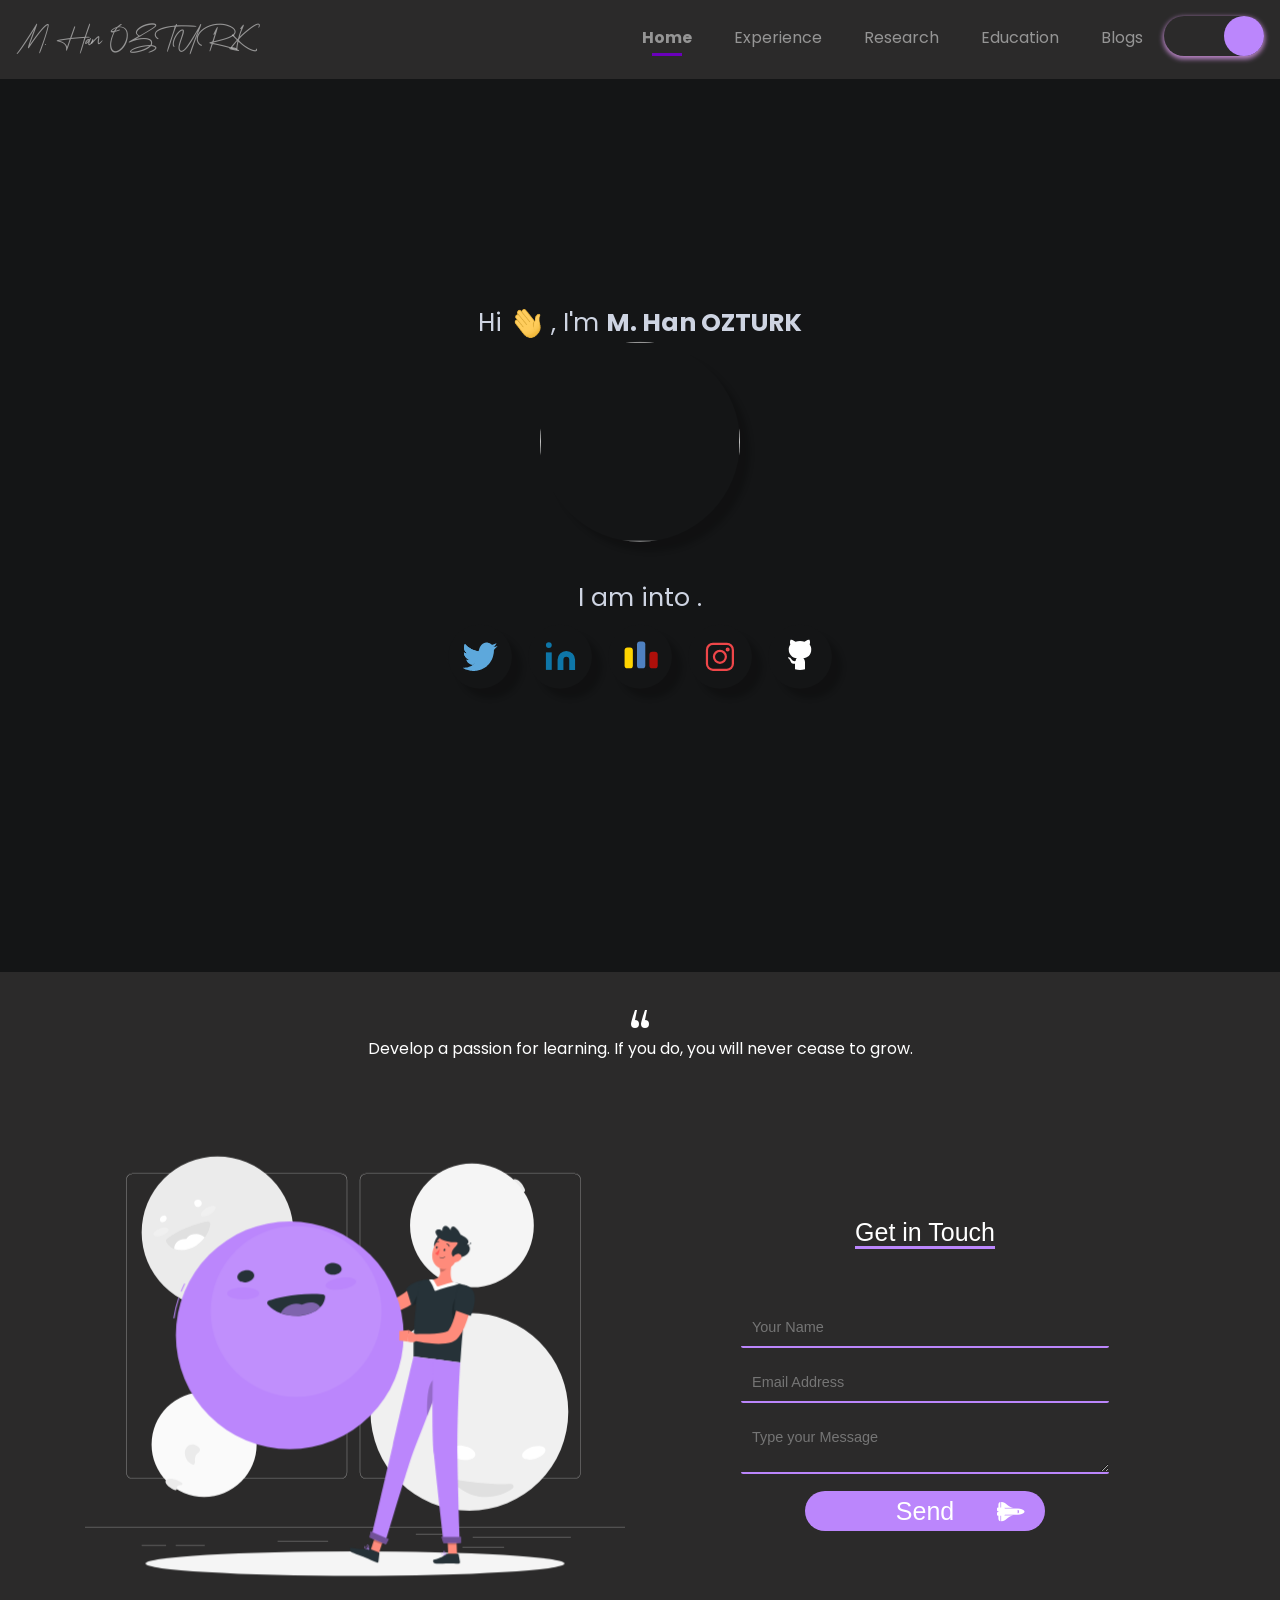
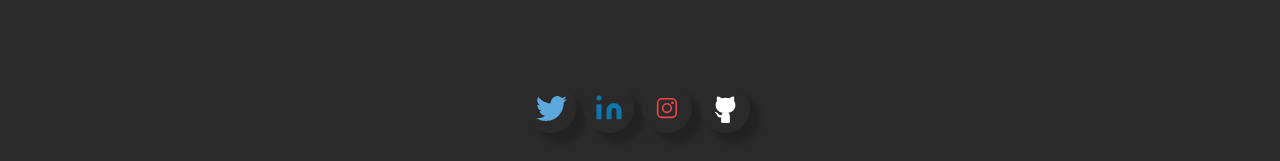
==== commit 405dee15: "new" ====
--- a/index.html
+++ b/index.html
@@ -128,7 +128,7 @@
             >I am into
             <span
               class="animated-text"
-              data-words="DevOps Engineer, AWS Cloud Architect, System and Network Administrator"
+              data-words="DevOps Engineer, AWS Cloud Architect, System and Network Administrator, Electronics and Communication Engineer "
             ></span>
           </span>
           <div>
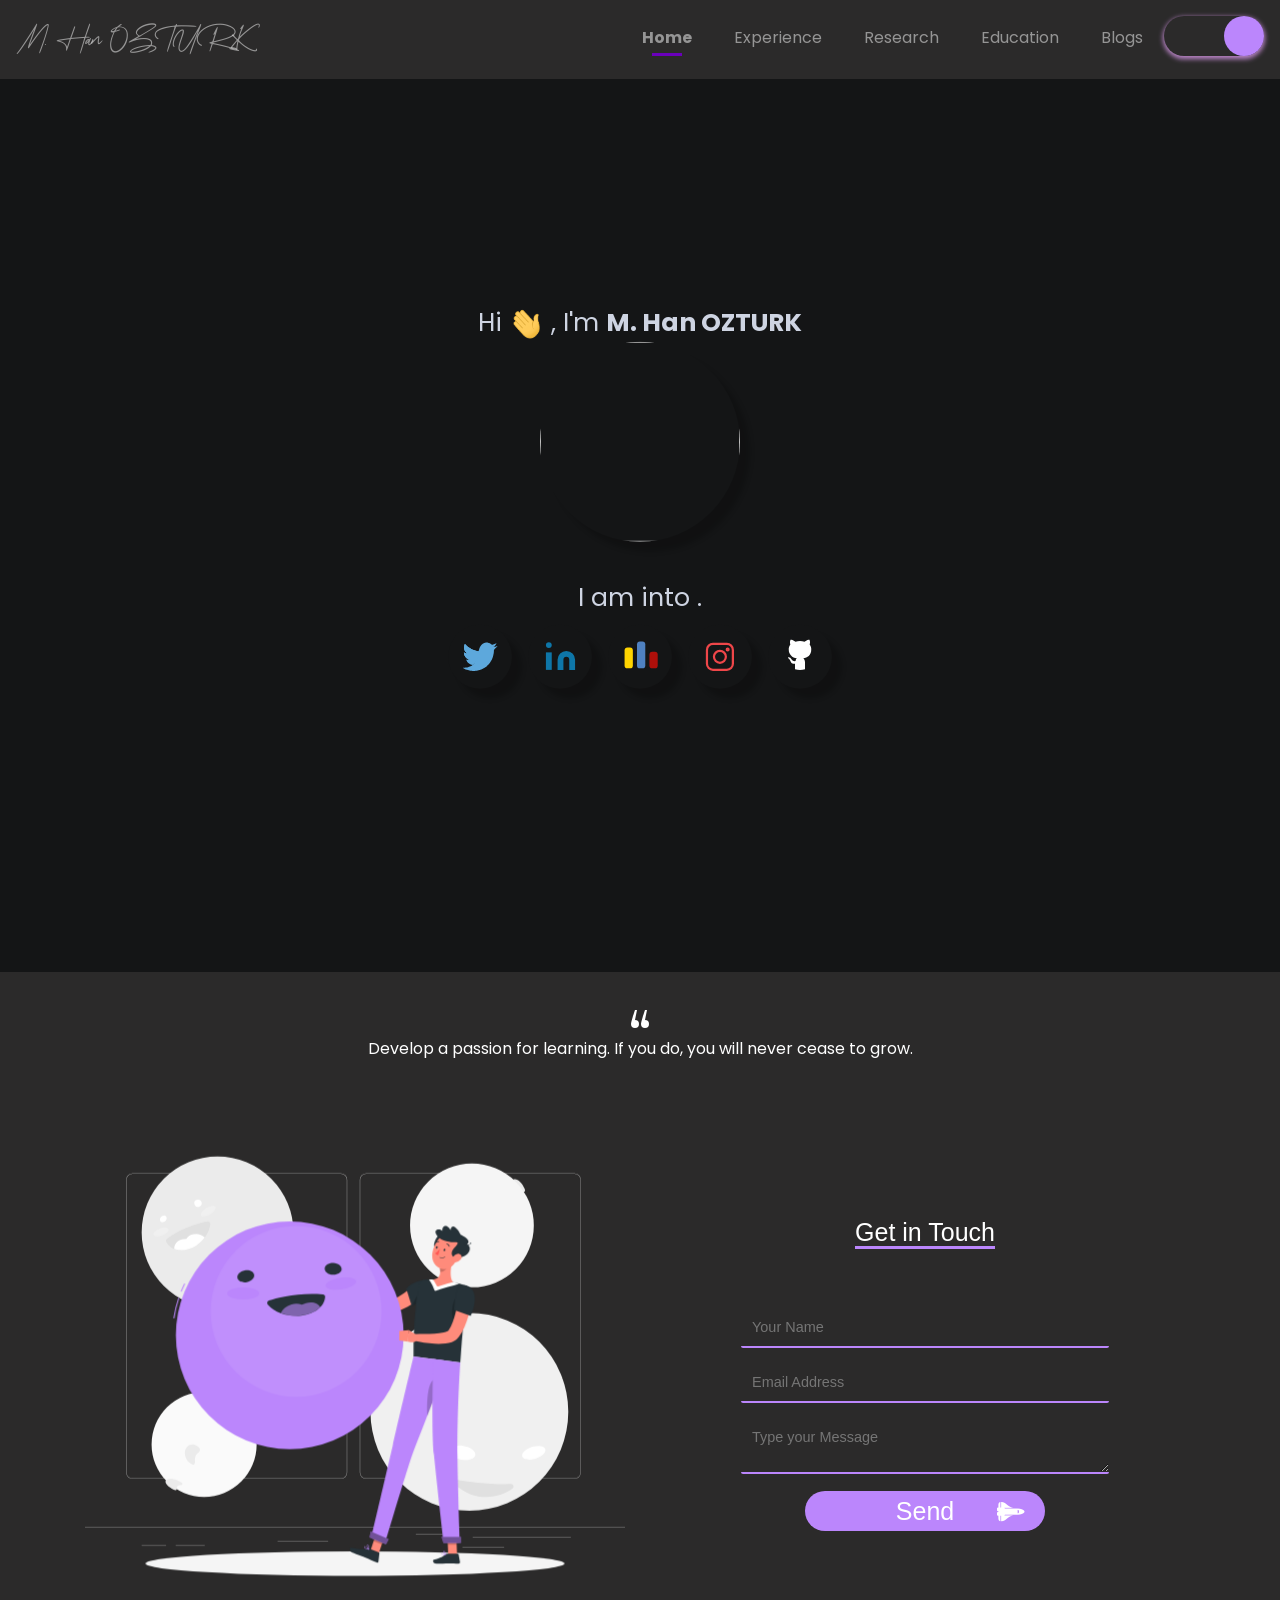
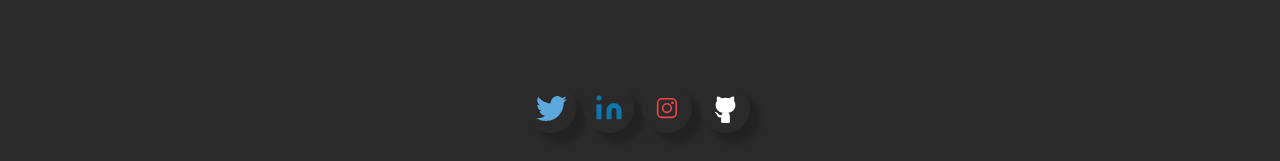
==== commit 88667543: "new" ====
--- a/index.html
+++ b/index.html
@@ -128,7 +128,7 @@
             >I am into
             <span
               class="animated-text"
-              data-words="DevOps Engineer, AWS Cloud Architect, System and Network Administrator, Electronics and Communication Engineer "
+              data-words="DevOps Engineer, AWS Cloud Architect"
             ></span>
           </span>
           <div>
